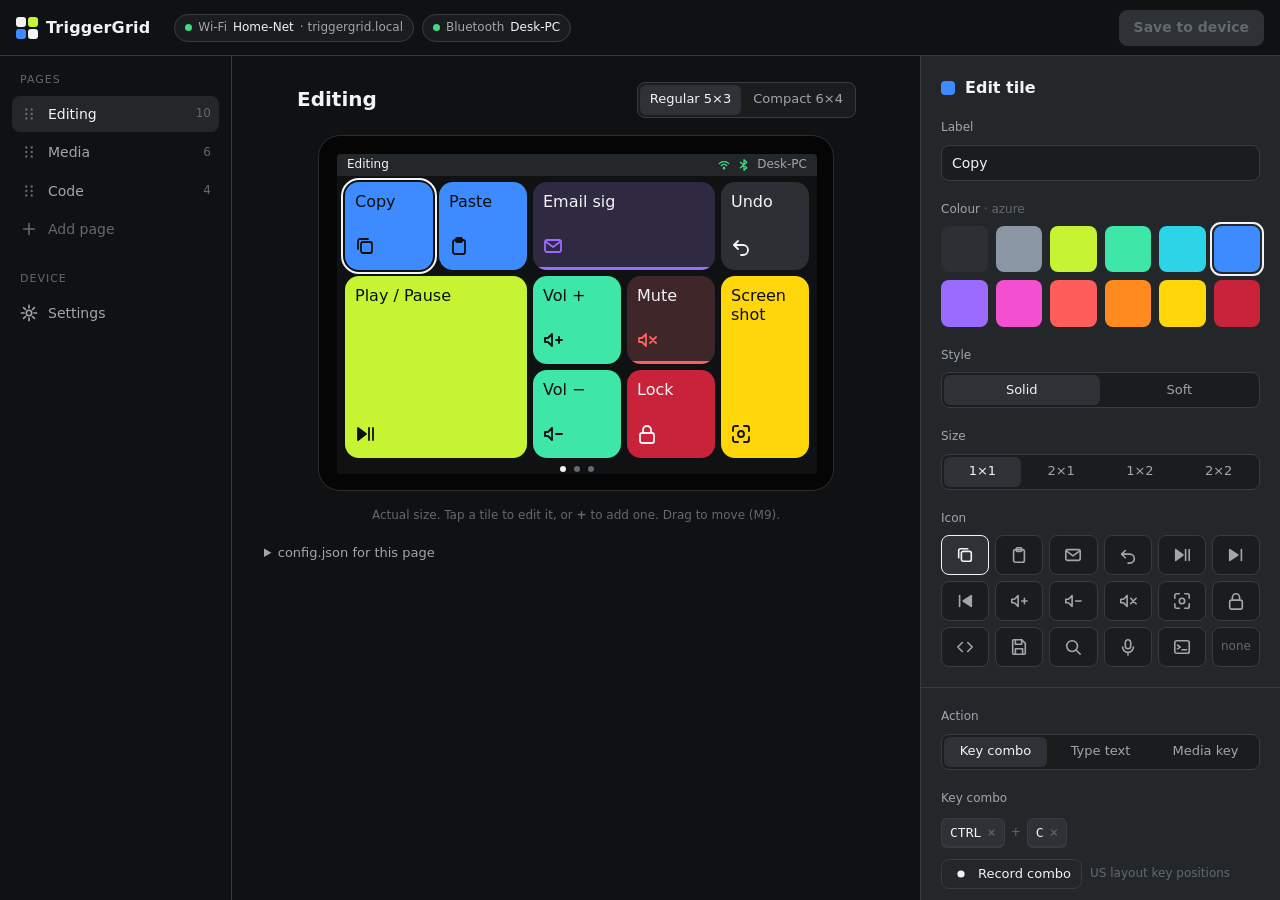
==== docs/mockups/web-config.html @ 1e57a339 "Add clickable web config page mockup docs/mockups/web-config.html is a self-contained mockup of the " ====
<!doctype html>
<html lang="en">
<head>
<meta charset="utf-8">
<meta name="viewport" content="width=device-width, initial-scale=1">
<title>TriggerGrid config — mockup</title>
<!--
  Design mockup of the device's web config page (roadmap M8/M9).
  Self-contained: no CDN, no build step — the same rules as the real page in data/.
  Data follows docs/config-schema.md; tokens and grid numbers follow docs/style-guide.md.
  Nothing talks to a device: Save / Try it / Wi-Fi actions only show a toast.
-->
<style>
:root {
  --bg: #101112; --surface-1: #1A1C1E; --surface-2: #24272A; --surface-3: #2E3236;
  --line: #383C41; --text: #F2F3F4; --text-muted: #A0A6AC; --text-faint: #62696F;
  --on-bright: #0E0F10; --ok: #3DDC84; --warn: #FFB224; --error: #FF4D4F; --link: #5AA9FF;
  --radius-tile: 14px; --radius-panel: 12px; --radius-control: 8px;
  --font: 'Space Grotesk', 'Segoe UI', system-ui, -apple-system, Helvetica, Arial, sans-serif;
  --mono: 'JetBrains Mono', ui-monospace, 'SF Mono', Consolas, 'DejaVu Sans Mono', monospace;
  color-scheme: dark;
}
* { box-sizing: border-box; }
html, body { margin: 0; height: 100%; }
body { background: var(--bg); color: var(--text); font: 400 14px/1.45 var(--font); }
button, input, select, textarea { font: inherit; color: inherit; }
svg.i { width: 18px; height: 18px; fill: none; stroke: currentColor; stroke-width: 1.8;
        stroke-linecap: round; stroke-linejoin: round; flex: none; }

/* ---------- app shell ---------- */
.app { display: grid; grid-template-rows: 56px 1fr; grid-template-columns: minmax(0, 1fr); height: 100vh; }
header { display: flex; align-items: center; gap: 16px; padding: 0 16px;
         border-bottom: 1px solid var(--line); background: var(--bg); }
.brand { display: flex; align-items: center; gap: 8px; font-weight: 600; font-size: 16px; letter-spacing: .2px; }
.brand-mark { width: 22px; height: 22px; display: grid; grid-template-columns: 1fr 1fr; gap: 2px; }
.brand-mark i { border-radius: 3px; background: var(--text); }
.brand-mark i:nth-child(2) { background: #C6F432; } .brand-mark i:nth-child(3) { background: #3D8BFF; }
.chips { display: flex; gap: 8px; margin-left: 8px; }
.chip { display: flex; align-items: center; gap: 6px; height: 28px; padding: 0 10px; border-radius: 999px;
        background: var(--surface-1); border: 1px solid var(--line); color: var(--text-muted); font-size: 12px; white-space: nowrap; }
.chip .dot { width: 7px; height: 7px; border-radius: 50%; background: var(--ok); }
.chip b { color: var(--text); font-weight: 500; }
.spacer { flex: 1; }
.dirty { display: none; align-items: center; gap: 6px; color: var(--warn); font-size: 13px; }
.dirty.on { display: flex; }
.dirty .dot { width: 7px; height: 7px; border-radius: 50%; background: var(--warn); }

.btn { height: 36px; padding: 0 14px; border-radius: var(--radius-control); border: 1px solid var(--line);
       background: transparent; cursor: pointer; display: inline-flex; align-items: center; gap: 8px; white-space: nowrap; }
.btn:hover { background: var(--surface-3); }
.btn.primary { background: var(--text); color: var(--on-bright); border-color: var(--text); font-weight: 600; }
.btn.primary:hover { background: #FFFFFF; }
.btn.primary:disabled { background: var(--surface-3); color: var(--text-faint); border-color: var(--surface-3); cursor: default; }
.btn.danger { color: var(--error); }
.btn.small { height: 30px; padding: 0 10px; font-size: 13px; }
.btn:focus-visible, .seg button:focus-visible, .swatch:focus-visible, .tile:focus-visible,
.nav-item:focus-visible, input:focus-visible, select:focus-visible, textarea:focus-visible {
  outline: 2px solid var(--text); outline-offset: 2px; }

main { display: grid; grid-template-columns: 232px 1fr 360px; min-height: 0; }
main.no-editor { grid-template-columns: 232px 1fr; }
main > * { min-width: 0; }   /* let the stage shrink so the preview can scale to fit */
main.no-editor .editor { display: none; }

/* ---------- sidebar ---------- */
.sidebar { border-right: 1px solid var(--line); padding: 16px 12px; overflow: auto; display: flex; flex-direction: column; gap: 24px; }
.side-title { font-size: 11px; text-transform: uppercase; letter-spacing: 1px; color: var(--text-faint); padding: 0 8px 8px; }
.nav-item { width: 100%; display: flex; align-items: center; gap: 10px; padding: 8px; border-radius: var(--radius-control);
            border: 0; background: transparent; color: var(--text-muted); cursor: pointer; text-align: left; }
.nav-item:hover { background: var(--surface-1); color: var(--text); }
.nav-item.active { background: var(--surface-2); color: var(--text); }
.nav-item .count { margin-left: auto; font-size: 12px; color: var(--text-faint); }
.nav-item .grip { color: var(--text-faint); }
.nav-item.add { color: var(--text-faint); }
.pages-list { display: flex; flex-direction: column; gap: 2px; }

/* ---------- centre stage ---------- */
.stage { overflow: auto; padding: 24px 32px 32px; display: flex; flex-direction: column; align-items: center; gap: 16px; }
.stage-head { width: 100%; max-width: 560px; display: flex; align-items: center; gap: 12px; }
.page-name { flex: 1; min-width: 0; font-size: 20px; font-weight: 600; background: transparent; border: 1px solid transparent;
             border-radius: var(--radius-control); padding: 4px 8px; margin-left: -8px; }
.page-name:hover { border-color: var(--line); }
.seg { display: inline-flex; background: var(--surface-1); border: 1px solid var(--line); border-radius: var(--radius-control); padding: 2px; gap: 2px; }
.seg button { border: 0; background: transparent; color: var(--text-muted); height: 30px; padding: 0 10px; border-radius: 6px; cursor: pointer; font-size: 13px; white-space: nowrap; }
.seg button.on { background: var(--surface-3); color: var(--text); }
.seg.full { display: flex; } .seg.full button { flex: 1; }

.device-wrap { width: 516px; }
.device { width: 516px; height: 356px; padding: 18px; background: #050506; border: 1px solid #2A2D30; border-radius: 22px; transform-origin: 0 0; }
.screen { position: relative; width: 480px; height: 320px; background: var(--bg); border-radius: 4px; overflow: hidden; }
.sbar { position: absolute; inset: 0 0 auto 0; height: 22px; background: var(--surface-2); display: flex; align-items: center;
        padding: 0 10px; font-size: 12px; font-weight: 500; gap: 6px; }
.sbar .host { color: var(--text-muted); font-weight: 400; }
.sbar svg.i { width: 14px; height: 14px; color: var(--ok); }
.cell { position: absolute; border-radius: var(--radius-tile); border: 1.5px dashed var(--line); background: transparent;
        color: var(--text-faint); display: grid; place-items: center; cursor: pointer; font-size: 20px; }
.cell:hover { border-color: var(--text-faint); color: var(--text-muted); }
.tile { position: absolute; border-radius: var(--radius-tile); border: 0; padding: 10px; text-align: left; cursor: pointer; overflow: hidden;
        display: flex; flex-direction: column; justify-content: space-between; font-size: 16px; font-weight: 500; line-height: 19px;
        transition: transform 80ms ease-out, filter 80ms ease-out; }
.tile:active { transform: scale(.96); filter: brightness(.8); }
.tile .label { display: -webkit-box; -webkit-line-clamp: 2; -webkit-box-orient: vertical; overflow: hidden; word-break: break-word; }
.tile svg.i { width: 20px; height: 20px; }
.tile.soft::after { content: ''; position: absolute; left: 0; right: 0; bottom: 0; height: 3px; background: var(--sw); }
.tile.sel { outline: 2px solid var(--text); outline-offset: 2px; }
.compact .tile { border-radius: 12px; font-size: 14px; line-height: 17px; padding: 8px; }
.compact .cell { border-radius: 12px; }
.compact .tile svg.i { width: 18px; height: 18px; }
.pdots { position: absolute; bottom: 2px; left: 0; right: 0; display: flex; justify-content: center; gap: 8px; }
.pdots i { width: 6px; height: 6px; border-radius: 50%; background: var(--text-faint); }
.pdots i.on { background: var(--text); }
.hint { color: var(--text-faint); font-size: 12px; text-align: center; }

/* ---------- editor sheet ---------- */
.editor { border-left: 1px solid var(--line); background: var(--surface-2); overflow: auto; padding: 20px 20px 32px; display: flex; flex-direction: column; gap: 20px; }
.editor > * { flex-shrink: 0; }
.editor h2 { margin: 0; font-size: 16px; font-weight: 600; display: flex; align-items: center; gap: 10px; }
.editor h2 .sw-dot { width: 14px; height: 14px; border-radius: 4px; }
.field { display: flex; flex-direction: column; gap: 8px; }
.field > label, .field > .lbl { font-size: 12px; color: var(--text-muted); }
.row { display: flex; gap: 8px; align-items: center; }
input[type=text], input[type=number], input[type=password], select, textarea {
  width: 100%; height: 36px; padding: 0 10px; background: var(--surface-1); border: 1px solid var(--line); border-radius: var(--radius-control); }
textarea { height: 88px; padding: 8px 10px; resize: vertical; font-family: var(--mono); font-size: 13px; }
.swatches { display: grid; grid-template-columns: repeat(6, 1fr); gap: 8px; }
.swatch { aspect-ratio: 1; border-radius: 8px; border: 0; cursor: pointer; position: relative; }
.swatch.on::after { content: ''; position: absolute; inset: -4px; border: 2px solid var(--text); border-radius: 11px; }
.swatch-name { font-size: 12px; color: var(--text-faint); }
.icons { display: grid; grid-template-columns: repeat(6, 1fr); gap: 6px; }
.icons button { height: 40px; border-radius: var(--radius-control); border: 1px solid var(--line); background: var(--surface-1); color: var(--text-muted); cursor: pointer; display: grid; place-items: center; }
.icons button.on { border-color: var(--text); color: var(--text); background: var(--surface-3); }
.keys { display: flex; flex-wrap: wrap; gap: 6px; align-items: center; min-height: 36px; }
.keycap { font: 500 13px var(--mono); height: 30px; min-width: 30px; padding: 0 8px; display: inline-flex; align-items: center; justify-content: center; gap: 6px;
          background: var(--surface-3); border: 1px solid var(--line); border-bottom-width: 2px; border-radius: 6px; }
.keycap button { border: 0; background: none; color: var(--text-faint); cursor: pointer; padding: 0; font-size: 14px; line-height: 1; }
.keys .plus { color: var(--text-faint); font-size: 12px; }
.recording { border-color: var(--warn) !important; color: var(--warn); }
.err { color: var(--error); font-size: 12px; }
.note { color: var(--text-faint); font-size: 12px; }
.divider { height: 1px; background: var(--line); margin: 0 -20px; }
.editor-actions { display: flex; gap: 8px; }
.editor-actions .btn.danger { margin-left: auto; }

/* ---------- device settings view ---------- */
.cards { width: 100%; max-width: 760px; display: grid; grid-template-columns: 1fr 1fr; gap: 16px; }
.card { background: var(--surface-1); border: 1px solid var(--line); border-radius: var(--radius-panel); padding: 16px; display: flex; flex-direction: column; gap: 14px; }
.card h3 { margin: 0; font-size: 14px; font-weight: 600; display: flex; align-items: center; gap: 8px; }
.card h3 .state { margin-left: auto; font-size: 12px; font-weight: 500; display: flex; align-items: center; gap: 6px; }
.card h3 .state::before { content: ''; width: 7px; height: 7px; border-radius: 50%; background: currentColor; }
.kv { display: grid; grid-template-columns: auto 1fr; gap: 6px 16px; font-size: 13px; }
.kv dt { color: var(--text-muted); } .kv dd { margin: 0; font-family: var(--mono); font-size: 12px; text-align: right; }
input[type=range] { width: 100%; accent-color: var(--text); }
.json { width: 100%; max-width: 760px; }
.json pre { margin: 0; max-height: 280px; overflow: auto; background: var(--surface-1); border: 1px solid var(--line); border-radius: var(--radius-panel);
            padding: 12px 16px; font: 12px/1.5 var(--mono); color: var(--text-muted); }
details summary { cursor: pointer; color: var(--text-muted); font-size: 13px; padding: 4px 0; }

/* ---------- toast ---------- */
.toast { position: fixed; left: 50%; bottom: 24px; transform: translate(-50%, 20px); opacity: 0; pointer-events: none;
         background: var(--surface-3); border: 1px solid var(--line); border-radius: var(--radius-control); padding: 10px 14px;
         display: flex; align-items: center; gap: 8px; transition: all 160ms ease-out; z-index: 10; }
.toast.on { opacity: 1; transform: translate(-50%, 0); }
.toast .dot { width: 8px; height: 8px; border-radius: 50%; background: var(--ok); }

/* ---------- phone ---------- */
@media (max-width: 860px) {
  .app { grid-template-rows: auto 1fr; height: auto; min-height: 100vh; }
  header { flex-wrap: wrap; padding: 10px 16px; gap: 10px; }
  .chips { order: 3; flex: 1 1 100%; min-width: 0; margin: 0; overflow-x: auto; }
  main, main.no-editor { grid-template-columns: minmax(0, 1fr); align-content: start; }
  .sidebar { border-right: 0; border-bottom: 1px solid var(--line); flex-direction: row; align-items: center; overflow-x: auto; padding: 8px 16px; gap: 8px; }
  .stage-head { flex-wrap: wrap; }
  .side-title { display: none; }
  .pages-list { flex-direction: row; }
  .nav-item { width: auto; white-space: nowrap; }
  .nav-item .count, .nav-item .grip { display: none; }
  .stage { padding: 16px; }
  .editor { border-left: 0; border-top: 1px solid var(--line); border-radius: 16px 16px 0 0; padding: 16px 16px 32px; }
  .editor::before { content: ''; align-self: center; width: 36px; height: 4px; border-radius: 2px; background: var(--line); margin-bottom: -8px; }
  .divider { margin: 0 -16px; }
  .cards { grid-template-columns: 1fr; }
}
</style>
</head>
<body>
<div class="app">
  <header>
    <div class="brand"><span class="brand-mark"><i></i><i></i><i></i><i></i></span>TriggerGrid</div>
    <div class="chips">
      <span class="chip"><span class="dot"></span>Wi-Fi <b>Home-Net</b> · triggergrid.local</span>
      <span class="chip"><span class="dot"></span>Bluetooth <b>Desk-PC</b></span>
    </div>
    <div class="spacer"></div>
    <span class="dirty" id="dirty"><span class="dot"></span>Unsaved changes</span>
    <button class="btn primary" id="save" disabled>Save to device</button>
  </header>

  <main id="main">
    <nav class="sidebar">
      <div>
        <div class="side-title">Pages</div>
        <div class="pages-list" id="pages"></div>
      </div>
      <div>
        <div class="side-title">Device</div>
        <button class="nav-item" data-view="device"><svg class="i" viewBox="0 0 20 20"><circle cx="10" cy="10" r="3"/><path d="M10 1.5v3M10 15.5v3M1.5 10h3M15.5 10h3M4 4l2.1 2.1M13.9 13.9 16 16M4 16l2.1-2.1M13.9 6.1 16 4"/></svg>Settings</button>
      </div>
    </nav>

    <section class="stage" id="stage"></section>
    <aside class="editor" id="editor"></aside>
  </main>
</div>
<div class="toast" id="toast"><span class="dot"></span><span id="toast-msg"></span></div>

<script>
// ---- style-guide data -------------------------------------------------------
const SWATCHES = {
  graphite: ['#2C3034', 'var(--text)'],  steel:  ['#8A96A3', 'var(--on-bright)'],
  volt:     ['#C6F432', 'var(--on-bright)'], mint: ['#3EE6A8', 'var(--on-bright)'],
  aqua:     ['#2BD4E6', 'var(--on-bright)'], azure: ['#3D8BFF', 'var(--on-bright)'],
  violet:   ['#9B6BFF', 'var(--on-bright)'], magenta: ['#F24FD1', 'var(--on-bright)'],
  coral:    ['#FF5C5C', 'var(--on-bright)'], tangerine: ['#FF8A1F', 'var(--on-bright)'],
  sun:      ['#FFD60A', 'var(--on-bright)'], crimson: ['#C8233B', 'var(--text)'],
};
// Grid geometry per density (style guide, "Grid densities").
const GRID = {
  regular: { cols: 5, rows: 3, w: 88, h: 88, gap: 6, padX: 8, padY: 6 },
  compact: { cols: 6, rows: 4, w: 73, h: 64, gap: 6, padX: 6, padY: 7 },
};
const STATUS_H = 22;
const ICONS = {
  copy: '<rect x="6" y="6" width="11" height="11" rx="2"/><path d="M3 13V5a2 2 0 0 1 2-2h8"/>',
  paste: '<rect x="4" y="4" width="12" height="14" rx="2"/><rect x="7" y="2" width="6" height="4" rx="1"/>',
  mail: '<rect x="2" y="4" width="16" height="12" rx="2"/><path d="M2.5 5.5 10 11l7.5-5.5"/>',
  undo: '<path d="M7 5 3 9l4 4"/><path d="M3 9h9a5 5 0 0 1 0 10h-2"/>',
  playpause: '<path d="M3 4v12l8-6z" fill="currentColor"/><path d="M14 4v12M18 4v12"/>',
  next: '<path d="M3 4v12l9-6z" fill="currentColor"/><path d="M16 4v12"/>',
  prev: '<path d="M17 4v12L8 10z" fill="currentColor"/><path d="M4 4v12"/>',
  volup: '<path d="M2 8h3l4-4v12l-4-4H2z"/><path d="M13 10h6M16 7v6"/>',
  voldown: '<path d="M2 8h3l4-4v12l-4-4H2z"/><path d="M13 10h6"/>',
  mute: '<path d="M2 8h3l4-4v12l-4-4H2z"/><path d="m13 7 6 6M19 7l-6 6"/>',
  shot: '<path d="M2 7V4a2 2 0 0 1 2-2h3M13 2h3a2 2 0 0 1 2 2v3M18 13v3a2 2 0 0 1-2 2h-3M7 18H4a2 2 0 0 1-2-2v-3"/><circle cx="10" cy="10" r="3"/>',
  lock: '<rect x="3" y="9" width="14" height="10" rx="2"/><path d="M6 9V6a4 4 0 0 1 8 0v3"/>',
  code: '<path d="m7 5-5 5 5 5M13 5l5 5-5 5"/>',
  save: '<path d="M4 2h9l4 4v11a1 1 0 0 1-1 1H4a1 1 0 0 1-1-1V3a1 1 0 0 1 1-1z"/><path d="M6 2v5h7V2M6 18v-6h8v6"/>',
  search: '<circle cx="9" cy="9" r="6"/><path d="m13.5 13.5 4.5 4.5"/>',
  mic: '<rect x="7" y="2" width="6" height="10" rx="3"/><path d="M4 10a6 6 0 0 0 12 0M10 16v3"/>',
  terminal: '<rect x="2" y="3" width="16" height="14" rx="2"/><path d="m5 8 3 2-3 2M10 13h5"/>',
  none: '',
};
const MEDIA_KEYS = ['PLAY_PAUSE','NEXT_TRACK','PREV_TRACK','STOP','MUTE','VOLUME_UP','VOLUME_DOWN','BRIGHTNESS_UP','BRIGHTNESS_DOWN'];
const svg = (name, cls = 'i') => `<svg class="${cls}" viewBox="0 0 20 20">${ICONS[name] || ''}</svg>`;

// ---- config (docs/config-schema.md, version 1) -----------------------------
const config = {
  version: 1,
  settings: { deviceName: 'TriggerGrid', density: 'regular', brightness: 180, dimAfterSec: 120 },
  pages: [
    { id: 'edit', name: 'Editing', tiles: [
      { id: 'copy',  x: 0, y: 0, w: 1, h: 1, label: 'Copy',  icon: 'copy',  color: 'azure', style: 'solid', action: { type: 'keys', keys: ['CTRL', 'C'] } },
      { id: 'paste', x: 1, y: 0, w: 1, h: 1, label: 'Paste', icon: 'paste', color: 'azure', style: 'solid', action: { type: 'keys', keys: ['CTRL', 'V'] } },
      { id: 'sig',   x: 2, y: 0, w: 2, h: 1, label: 'Email sig', icon: 'mail', color: 'violet', style: 'soft', action: { type: 'text', text: 'Cheers,\nAlex', charDelayMs: 10 } },
      { id: 'undo',  x: 4, y: 0, w: 1, h: 1, label: 'Undo',  icon: 'undo',  color: 'graphite', style: 'solid', action: { type: 'keys', keys: ['CTRL', 'Z'] } },
      { id: 'play',  x: 0, y: 1, w: 2, h: 2, label: 'Play / Pause', icon: 'playpause', color: 'volt', style: 'solid', action: { type: 'media', key: 'PLAY_PAUSE' } },
      { id: 'volup', x: 2, y: 1, w: 1, h: 1, label: 'Vol +', icon: 'volup', color: 'mint', style: 'solid', action: { type: 'media', key: 'VOLUME_UP' } },
      { id: 'mute',  x: 3, y: 1, w: 1, h: 1, label: 'Mute',  icon: 'mute',  color: 'coral', style: 'soft', action: { type: 'media', key: 'MUTE' } },
      { id: 'shot',  x: 4, y: 1, w: 1, h: 2, label: 'Screen shot', icon: 'shot', color: 'sun', style: 'solid', action: { type: 'keys', keys: ['GUI', 'SHIFT', 'S'] } },
      { id: 'voldn', x: 2, y: 2, w: 1, h: 1, label: 'Vol −', icon: 'voldown', color: 'mint', style: 'solid', action: { type: 'media', key: 'VOLUME_DOWN' } },
      { id: 'lock',  x: 3, y: 2, w: 1, h: 1, label: 'Lock',  icon: 'lock',  color: 'crimson', style: 'solid', action: { type: 'keys', keys: ['GUI', 'L'] } },
    ]},
    { id: 'media', name: 'Media', tiles: [
      { id: 'prev', x: 0, y: 0, w: 1, h: 1, label: 'Prev', icon: 'prev', color: 'aqua', style: 'soft', action: { type: 'media', key: 'PREV_TRACK' } },
      { id: 'pp',   x: 1, y: 0, w: 2, h: 2, label: 'Play / Pause', icon: 'playpause', color: 'magenta', style: 'solid', action: { type: 'media', key: 'PLAY_PAUSE' } },
      { id: 'next', x: 3, y: 0, w: 1, h: 1, label: 'Next', icon: 'next', color: 'aqua', style: 'soft', action: { type: 'media', key: 'NEXT_TRACK' } },
      { id: 'mic',  x: 4, y: 0, w: 1, h: 1, label: 'Mic mute', icon: 'mic', color: 'coral', style: 'solid', action: { type: 'keys', keys: ['CTRL', 'SHIFT', 'M'] } },
      { id: 'vdn',  x: 0, y: 1, w: 1, h: 1, label: 'Vol −', icon: 'voldown', color: 'graphite', style: 'solid', action: { type: 'media', key: 'VOLUME_DOWN' } },
      { id: 'vup',  x: 3, y: 1, w: 1, h: 1, label: 'Vol +', icon: 'volup', color: 'graphite', style: 'solid', action: { type: 'media', key: 'VOLUME_UP' } },
    ]},
    { id: 'code', name: 'Code', tiles: [
      { id: 'term',  x: 0, y: 0, w: 2, h: 1, label: 'Terminal', icon: 'terminal', color: 'steel', style: 'solid', action: { type: 'keys', keys: ['CTRL', 'GRAVE'] } },
      { id: 'find',  x: 2, y: 0, w: 1, h: 1, label: 'Find', icon: 'search', color: 'tangerine', style: 'soft', action: { type: 'keys', keys: ['CTRL', 'SHIFT', 'F'] } },
      { id: 'build', x: 3, y: 0, w: 2, h: 1, label: 'PIO build', icon: 'code', color: 'volt', style: 'solid', action: { type: 'keys', keys: ['CTRL', 'ALT', 'B'] } },
      { id: 'save',  x: 0, y: 1, w: 1, h: 1, label: 'Save', icon: 'save', color: 'violet', style: 'solid', action: { type: 'keys', keys: ['CTRL', 'S'] } },
    ]},
  ],
};

// ---- state ------------------------------------------------------------------
const state = { view: location.hash === '#settings' ? 'device' : 'layout', page: 0, tile: 'copy', recording: false, dirty: false };
const $ = (id) => document.getElementById(id);
const page = () => config.pages[state.page];
const tile = () => page().tiles.find(t => t.id === state.tile);
const esc = (s) => String(s).replace(/[&<>"]/g, c => ({ '&': '&amp;', '<': '&lt;', '>': '&gt;', '"': '&quot;' }[c]));

function markDirty() { state.dirty = true; $('dirty').classList.add('on'); $('save').disabled = false; }
let toastTimer;
function toast(msg, color = 'var(--ok)') {
  $('toast-msg').textContent = msg; $('toast').querySelector('.dot').style.background = color;
  $('toast').classList.add('on'); clearTimeout(toastTimer);
  toastTimer = setTimeout(() => $('toast').classList.remove('on'), 2200);
}

// Grid rules from config-schema.md: fits inside the grid, no overlaps.
function fitError(t, pg = page()) {
  const g = GRID[config.settings.density];
  if (t.x + t.w > g.cols || t.y + t.h > g.rows) return `Doesn't fit: the ${config.settings.density} grid is ${g.cols}×${g.rows}.`;
  const hit = pg.tiles.find(o => o !== t && t.x < o.x + o.w && o.x < t.x + t.w && t.y < o.y + o.h && o.y < t.y + t.h);
  return hit ? `Overlaps “${hit.label}”. Move one of them first.` : '';
}

// ---- sidebar ---------------------------------------------------------------
function renderSidebar() {
  $('pages').innerHTML = config.pages.map((p, i) => `
    <button class="nav-item ${state.view === 'layout' && i === state.page ? 'active' : ''}" data-page="${i}">
      <svg class="i grip" viewBox="0 0 20 20"><path d="M7 5h.01M7 10h.01M7 15h.01M13 5h.01M13 10h.01M13 15h.01" stroke-width="2.6"/></svg>
      ${esc(p.name)}<span class="count">${p.tiles.length}</span></button>`).join('') +
    `<button class="nav-item add" id="add-page"><svg class="i" viewBox="0 0 20 20"><path d="M10 4v12M4 10h12"/></svg>Add page</button>`;
  document.querySelector('[data-view="device"]').classList.toggle('active', state.view === 'device');
}

// ---- preview ---------------------------------------------------------------
function tileRect(t, g) {
  return { left: g.padX + t.x * (g.w + g.gap), top: STATUS_H + g.padY + t.y * (g.h + g.gap),
           width: t.w * g.w + (t.w - 1) * g.gap, height: t.h * g.h + (t.h - 1) * g.gap };
}
function px(r) { return Object.entries(r).map(([k, v]) => `${k}:${v}px`).join(';'); }

function renderPreview() {
  const g = GRID[config.settings.density], pg = page();
  const used = new Set();
  pg.tiles.forEach(t => { for (let x = t.x; x < t.x + t.w; x++) for (let y = t.y; y < t.y + t.h; y++) used.add(x + ',' + y); });
  let cells = '';
  for (let y = 0; y < g.rows; y++) for (let x = 0; x < g.cols; x++)
    if (!used.has(x + ',' + y)) cells += `<button class="cell" data-cell="${x},${y}" title="Add tile" style="${px(tileRect({ x, y, w: 1, h: 1 }, g))}">+</button>`;
  const tiles = pg.tiles.map(t => {
    const [sw, on] = SWATCHES[t.color] || SWATCHES.graphite;
    const soft = t.style === 'soft';
    const bg = soft ? `color-mix(in srgb, ${sw} 16%, var(--surface-1))` : sw;
    const fg = soft ? 'var(--text)' : on, ic = soft ? sw : on;
    const small = config.settings.density === 'compact' && t.w === 1 && t.h === 1 && t.icon && t.icon !== 'none';
    return `<button class="tile ${soft ? 'soft' : ''} ${t.id === state.tile ? 'sel' : ''}" data-tile="${t.id}"
      style="${px(tileRect(t, g))};background:${bg};color:${fg};--sw:${sw}">
      ${small ? '<span></span>' : `<span class="label">${esc(t.label)}</span>`}
      <span style="color:${ic}">${svg(t.icon)}</span></button>`;
  }).join('');
  return `
    <div class="device-wrap" id="device-wrap"><div class="device" id="device">
      <div class="screen ${config.settings.density}">
        <div class="sbar"><span>${esc(pg.name)}</span><span class="spacer"></span>
          <svg class="i" viewBox="0 0 20 20"><path d="M3 8a10 10 0 0 1 14 0M6 11a6 6 0 0 1 8 0"/><circle cx="10" cy="14.5" r="1" fill="currentColor"/></svg>
          <svg class="i" viewBox="0 0 20 20"><path d="m5 6 9 8-4 3.5v-15L14 6l-9 8"/></svg>
          <span class="host">Desk-PC</span></div>
        ${cells}${tiles}
        ${config.pages.length > 1 ? `<div class="pdots">${config.pages.map((_, i) => `<i class="${i === state.page ? 'on' : ''}"></i>`).join('')}</div>` : ''}
      </div></div></div>`;
}

// Scale the 1:1 device preview down only when the stage is narrower than it.
function fitDevice() {
  const wrap = $('device-wrap'), dev = $('device');
  if (!wrap) return;
  const s = Math.min(1, wrap.parentElement.clientWidth / 516);
  dev.style.transform = `scale(${s})`;
  const note = $('scale-note'); if (note) note.textContent = s < 1 ? `Scaled to ${Math.round(s * 100)}%.` : 'Actual size.'; wrap.style.width = 516 * s + 'px'; wrap.style.height = 356 * s + 'px';
}

// ---- layout view -----------------------------------------------------------
function renderLayout() {
  const d = config.settings.density;
  $('stage').innerHTML = `
    <div class="stage-head">
      <input class="page-name" id="page-name" value="${esc(page().name)}" maxlength="20" aria-label="Page name">
      <div class="seg" role="group" aria-label="Grid density">
        <button data-density="regular" class="${d === 'regular' ? 'on' : ''}">Regular 5×3</button>
        <button data-density="compact" class="${d === 'compact' ? 'on' : ''}">Compact 6×4</button>
      </div>
    </div>
    ${renderPreview()}
    <div class="hint"><span id="scale-note">Actual size.</span> Tap a tile to edit it, or <b>+</b> to add one. Drag to move (M9).</div>
    <details class="json"><summary>config.json for this page</summary><pre>${esc(JSON.stringify(page(), null, 2))}</pre></details>`;
  fitDevice();
}

function renderEditor() {
  const t = tile();
  if (!t) {
    $('editor').innerHTML = `<h2>No tile selected</h2><p class="note">Tap a tile in the preview to edit it, or tap an empty <b>+</b> cell to add a tile there.</p>`;
    return;
  }
  const a = t.action, err = fitError(t);
  const actionFields = {
    keys: `
      <div class="field"><span class="lbl">Key combo</span>
        <div class="keys">${a.keys.map((k, i) => `${i ? '<span class="plus">+</span>' : ''}<span class="keycap">${esc(k)}<button data-delkey="${i}" aria-label="Remove ${esc(k)}">×</button></span>`).join('')}</div>
        <div class="row"><button class="btn small ${state.recording ? 'recording' : ''}" id="record">
          <svg class="i" viewBox="0 0 20 20"><circle cx="10" cy="10" r="4" fill="currentColor" stroke="none"/></svg>
          ${state.recording ? 'Press a key combo…' : 'Record combo'}</button>
          <span class="note">US layout key positions</span></div></div>`,
    text: `
      <div class="field"><label for="f-text">Text to type</label>
        <textarea id="f-text" maxlength="1024">${esc(a.text || '')}</textarea>
        <span class="note">${(a.text || '').length} / 1024 · printable ASCII, Enter and Tab</span></div>
      <div class="field"><label for="f-delay">Delay between characters (ms)</label>
        <input type="number" id="f-delay" min="5" max="100" value="${a.charDelayMs ?? 10}"></div>`,
    media: `
      <div class="field"><label for="f-media">Media key</label>
        <select id="f-media">${MEDIA_KEYS.map(k => `<option ${k === a.key ? 'selected' : ''}>${k}</option>`).join('')}</select></div>`,
  }[a.type];

  $('editor').innerHTML = `
    <h2><span class="sw-dot" style="background:${SWATCHES[t.color][0]}"></span>Edit tile</h2>
    <div class="field"><label for="f-label">Label</label>
      <input type="text" id="f-label" maxlength="24" value="${esc(t.label)}"></div>
    <div class="field"><span class="lbl">Colour <span class="swatch-name">· ${t.color}</span></span>
      <div class="swatches">${Object.entries(SWATCHES).map(([n, [c]]) =>
        `<button class="swatch ${n === t.color ? 'on' : ''}" data-color="${n}" title="${n}" aria-label="${n}" style="background:${c}"></button>`).join('')}</div></div>
    <div class="field"><span class="lbl">Style</span>
      <div class="seg full"><button data-style="solid" class="${t.style !== 'soft' ? 'on' : ''}">Solid</button><button data-style="soft" class="${t.style === 'soft' ? 'on' : ''}">Soft</button></div></div>
    <div class="field"><span class="lbl">Size</span>
      <div class="seg full">${[[1,1],[2,1],[1,2],[2,2]].map(([w,h]) => `<button data-size="${w},${h}" class="${t.w === w && t.h === h ? 'on' : ''}">${w}×${h}</button>`).join('')}</div>
      ${err ? `<span class="err">${esc(err)}</span>` : ''}</div>
    <div class="field"><span class="lbl">Icon</span>
      <div class="icons">${Object.keys(ICONS).map(n => `<button data-icon="${n}" class="${(t.icon || 'none') === n ? 'on' : ''}" title="${n}">${n === 'none' ? '<span class="note">none</span>' : svg(n)}</button>`).join('')}</div></div>
    <div class="divider"></div>
    <div class="field"><span class="lbl">Action</span>
      <div class="seg full">${['keys', 'text', 'media'].map(k => `<button data-atype="${k}" class="${a.type === k ? 'on' : ''}">${{ keys: 'Key combo', text: 'Type text', media: 'Media key' }[k]}</button>`).join('')}</div></div>
    ${actionFields}
    <div class="editor-actions">
      <button class="btn" id="try"><svg class="i" viewBox="0 0 20 20"><path d="M5 3v14l11-7z"/></svg>Try it</button>
      <button class="btn danger" id="delete">Delete tile</button>
    </div>`;
}

// ---- device settings view -------------------------------------------------
function renderDevice() {
  const s = config.settings;
  $('stage').innerHTML = `
    <div class="stage-head" style="max-width:760px"><h1 class="page-name" style="border:0;margin:0;padding:0">Device settings</h1></div>
    <div class="cards">
      <div class="card"><h3>Display</h3>
        <div class="field"><span class="lbl">Grid density</span>
          <div class="seg full"><button data-density="regular" class="${s.density === 'regular' ? 'on' : ''}">Regular 5×3</button><button data-density="compact" class="${s.density === 'compact' ? 'on' : ''}">Compact 6×4</button></div></div>
        <div class="field"><label for="f-bright">Brightness <span class="swatch-name">· ${s.brightness}</span></label>
          <input type="range" id="f-bright" min="10" max="255" value="${s.brightness}"></div>
        <div class="field"><label for="f-dim">Dim after</label>
          <select id="f-dim">${[[0,'Never'],[30,'30 seconds'],[60,'1 minute'],[120,'2 minutes'],[300,'5 minutes']].map(([v,l]) => `<option value="${v}" ${v === s.dimAfterSec ? 'selected' : ''}>${l}</option>`).join('')}</select></div>
      </div>
      <div class="card"><h3>Wi-Fi<span class="state" style="color:var(--ok)">Connected</span></h3>
        <dl class="kv"><dt>Network</dt><dd>Home-Net</dd><dt>Address</dt><dd>triggergrid.local</dd><dt>IP</dt><dd>192.168.1.42</dd><dt>Signal</dt><dd>−58 dBm</dd></dl>
        <div class="row"><button class="btn small" data-toast="Scanning for networks…">Change network</button><button class="btn small" data-toast="Setup hotspot will start on reboot">Use setup hotspot</button></div>
        <span class="note">The setup hotspot is TriggerGrid-7F3A. Its password and QR code are in the device menu on the pad.</span>
      </div>
      <div class="card"><h3>Bluetooth<span class="state" style="color:var(--ok)">Connected</span></h3>
        <dl class="kv"><dt>Name</dt><dd>${esc(s.deviceName)}</dd><dt>Paired with</dt><dd>Desk-PC</dd></dl>
        <div class="field"><label for="f-name">Device name</label><input type="text" id="f-name" maxlength="24" value="${esc(s.deviceName)}"></div>
        <div class="row"><button class="btn small danger" data-toast="Bluetooth pairing cleared" data-color="var(--warn)">Forget paired computer</button></div>
      </div>
      <div class="card"><h3>Security<span class="state" style="color:var(--warn)">No PIN</span></h3>
        <span class="note">Anyone on your network can change what this pad types. Set a PIN to protect the settings page.</span>
        <div class="field"><label for="f-pin">Web PIN</label><input type="password" id="f-pin" inputmode="numeric" placeholder="4–8 digits"></div>
        <div class="row"><button class="btn small" data-toast="PIN set">Set PIN</button></div>
      </div>
      <div class="card"><h3>Backup</h3>
        <span class="note">The layout file holds pages, tiles and settings. Wi-Fi passwords and the PIN are never included.</span>
        <div class="row"><button class="btn small" data-toast="Downloaded config.json">Export config.json</button><button class="btn small" data-toast="Choose a file…">Import</button></div>
      </div>
      <div class="card"><h3>About</h3>
        <dl class="kv"><dt>Firmware</dt><dd>0.1.0 (M8)</dd><dt>Uptime</dt><dd>3 h 12 m</dd><dt>Free heap</dt><dd>142 KB</dd><dt>Free PSRAM</dt><dd>7.2 MB</dd></dl>
        <div class="row"><button class="btn small" data-toast="Rebooting…" data-color="var(--warn)">Reboot</button><button class="btn small" data-toast="Checking for firmware…">Update firmware</button></div>
      </div>
    </div>`;
}

function render() {
  renderSidebar();
  $('main').classList.toggle('no-editor', state.view !== 'layout');
  if (state.view === 'layout') { renderLayout(); renderEditor(); } else renderDevice();
}

// ---- events ----------------------------------------------------------------
document.addEventListener('click', (e) => {
  const el = e.target.closest('button'); if (!el) return;
  const d = el.dataset, t = tile();
  if (d.page) { state.view = 'layout'; state.page = +d.page; state.tile = page().tiles[0]?.id; state.recording = false; return render(); }
  if (d.view) { state.view = d.view; return render(); }
  if (el.id === 'add-page') { config.pages.push({ id: 'page' + config.pages.length, name: 'New page', tiles: [] }); state.view = 'layout'; state.page = config.pages.length - 1; state.tile = null; markDirty(); return render(); }
  if (d.tile) { state.tile = d.tile; state.recording = false; return render(); }
  if (d.cell) {
    const [x, y] = d.cell.split(',').map(Number), id = 't' + Date.now().toString(36);
    page().tiles.push({ id, x, y, w: 1, h: 1, label: 'New', icon: 'none', color: 'graphite', style: 'solid', action: { type: 'keys', keys: ['F13'] } });
    state.tile = id; markDirty(); return render();
  }
  if (d.density) { config.settings.density = d.density; markDirty(); return render(); }
  if (d.color) { t.color = d.color; markDirty(); return render(); }
  if (d.style) { t.style = d.style; markDirty(); return render(); }
  if (d.icon) { t.icon = d.icon; markDirty(); return render(); }
  if (d.size) { [t.w, t.h] = d.size.split(',').map(Number); markDirty(); return render(); }
  if (d.atype && d.atype !== t.action.type) {
    t.action = { keys: { type: 'keys', keys: ['F13'] }, text: { type: 'text', text: '', charDelayMs: 10 }, media: { type: 'media', key: 'PLAY_PAUSE' } }[d.atype];
    markDirty(); return render();
  }
  if (d.delkey) { t.action.keys.splice(+d.delkey, 1); markDirty(); return render(); }
  if (el.id === 'record') { state.recording = !state.recording; return renderEditor(); }
  if (el.id === 'try') return toast(`Sent “${t.label}” to Desk-PC`);
  if (el.id === 'delete') { page().tiles = page().tiles.filter(o => o !== t); state.tile = null; markDirty(); return render(); }
  if (el.id === 'save') {
    const bad = config.pages.flatMap(p => p.tiles.filter(x => fitError(x, p)).map(x => `${p.name}: ${x.label}`));
    if (bad.length) return toast(`Can't save: ${bad[0]} doesn't fit`, 'var(--error)');
    state.dirty = false; $('dirty').classList.remove('on'); $('save').disabled = true; return toast('Saved. The pad has updated.');
  }
  if (d.toast) return toast(d.toast, d.color);
});

document.addEventListener('input', (e) => {
  const t = tile(), v = e.target.value;
  switch (e.target.id) {
    case 'f-label': t.label = v; break;
    case 'f-text': t.action.text = v; break;
    case 'f-delay': t.action.charDelayMs = +v; break;
    case 'f-media': t.action.key = v; break;
    case 'page-name': page().name = v; break;
    case 'f-bright': config.settings.brightness = +v; e.target.previousElementSibling.querySelector('.swatch-name').textContent = '· ' + v; markDirty(); return;
    case 'f-dim': config.settings.dimAfterSec = +v; markDirty(); return;
    case 'f-name': config.settings.deviceName = v; markDirty(); return;
    default: return;
  }
  markDirty();
  // Update the preview without re-rendering the field being typed in.
  renderSidebar();
  const stage = $('stage').querySelector('.device-wrap');
  if (stage) { stage.outerHTML = renderPreview(); fitDevice(); }
  const pre = $('stage').querySelector('pre'); if (pre) pre.textContent = JSON.stringify(page(), null, 2);
});

// "Record combo": capture modifiers + one key and map to config-schema key names.
const CODE_NAMES = { Enter: 'ENTER', Escape: 'ESC', Tab: 'TAB', Space: 'SPACE', Backspace: 'BACKSPACE', Delete: 'DELETE',
  Insert: 'INSERT', Home: 'HOME', End: 'END', PageUp: 'PAGE_UP', PageDown: 'PAGE_DOWN', ArrowUp: 'UP', ArrowDown: 'DOWN',
  ArrowLeft: 'LEFT', ArrowRight: 'RIGHT', Minus: 'MINUS', Equal: 'EQUAL', BracketLeft: 'LBRACKET', BracketRight: 'RBRACKET',
  Backslash: 'BACKSLASH', Semicolon: 'SEMICOLON', Quote: 'QUOTE', Backquote: 'GRAVE', Comma: 'COMMA', Period: 'PERIOD', Slash: 'SLASH',
  PrintScreen: 'PRINT_SCREEN', CapsLock: 'CAPS_LOCK' };
document.addEventListener('keydown', (e) => {
  if (!state.recording) return;
  if (['Control', 'Shift', 'Alt', 'Meta'].includes(e.key)) return;   // wait for the non-modifier key
  e.preventDefault();
  const name = /^Key[A-Z]$/.test(e.code) ? e.code.slice(3) : /^Digit\d$/.test(e.code) ? e.code.slice(5)
             : /^F\d{1,2}$/.test(e.code) ? e.code : CODE_NAMES[e.code];
  if (!name) return toast(`${e.code} isn't supported`, 'var(--error)');
  const keys = [];
  if (e.ctrlKey) keys.push('CTRL'); if (e.shiftKey) keys.push('SHIFT'); if (e.altKey) keys.push('ALT'); if (e.metaKey) keys.push('GUI');
  tile().action.keys = [...keys, name]; state.recording = false; markDirty(); render();
});

window.addEventListener('resize', fitDevice);
render();
</script>
</body>
</html>
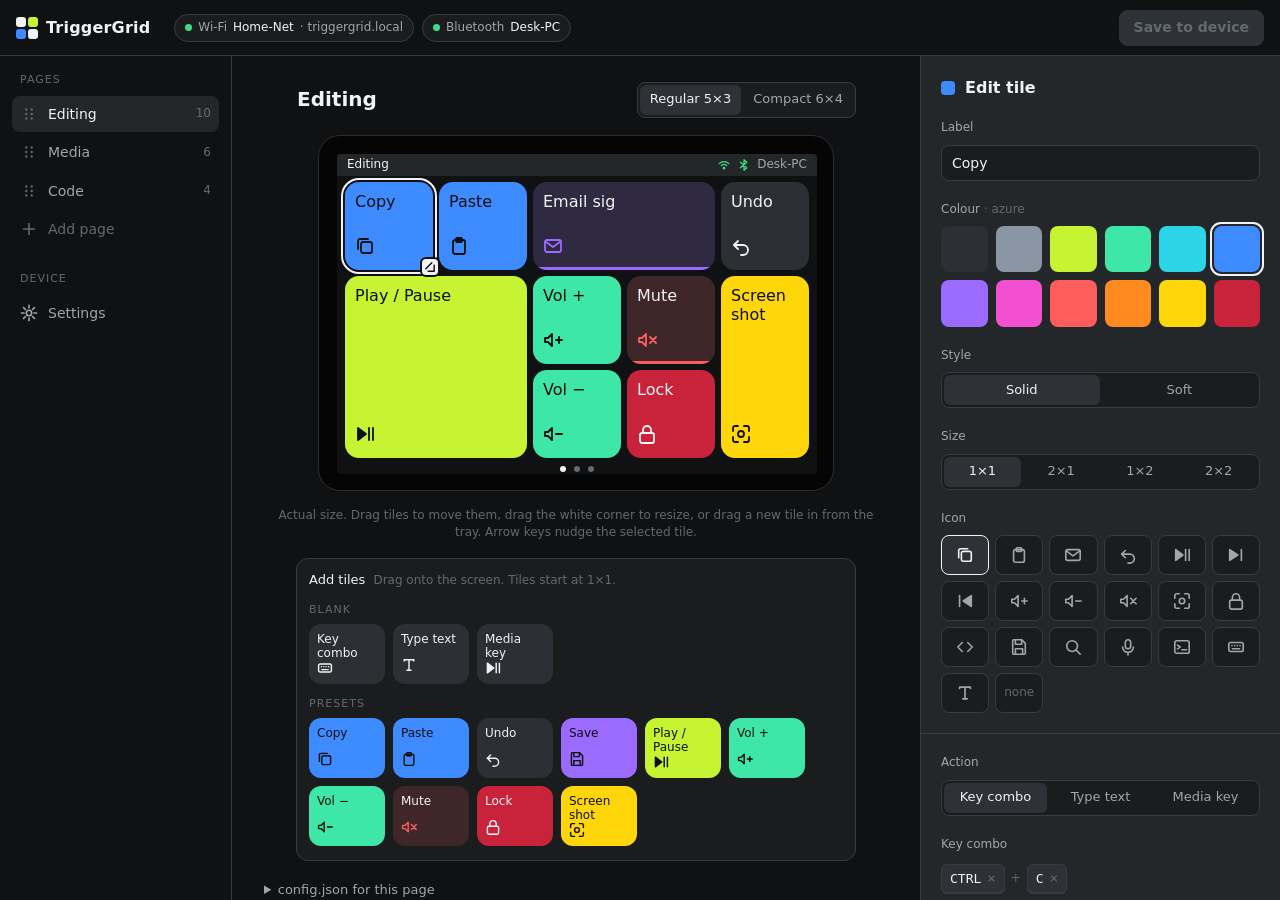
==== commit a8dd417e: "Add drag-and-drop tile placement to the web config mockup - Drag blank tiles or presets from a new "" ====
--- a/docs/mockups/web-config.html
+++ b/docs/mockups/web-config.html
@@ -99,6 +99,40 @@
         display: flex; flex-direction: column; justify-content: space-between; font-size: 16px; font-weight: 500; line-height: 19px;
         transition: transform 80ms ease-out, filter 80ms ease-out; }
 .tile:active { transform: scale(.96); filter: brightness(.8); }
+/* Drag and drop. Pointer events are used (not HTML5 drag) so touch works too. */
+.tile, .tray-item, .resize { touch-action: none; -webkit-user-select: none; user-select: none; }
+.tray-item { touch-action: pan-x; }   /* horizontal swipes scroll the tray; vertical drags pick up a tile */
+.tile { cursor: grab; }
+.tile.drag-src { opacity: .3; }
+.drop-ind { position: absolute; z-index: 3; pointer-events: none; border-radius: var(--radius-tile);
+            border: 2px dashed var(--text); background: color-mix(in srgb, var(--text) 10%, transparent); }
+.drop-ind.bad { border-color: var(--error); background: color-mix(in srgb, var(--error) 14%, transparent); }
+.compact .drop-ind { border-radius: 12px; }
+.ghost { position: fixed; left: 0; top: 0; z-index: 30; pointer-events: none; transform-origin: 0 0; }
+.ghost { opacity: .85; }
+.ghost .tile { outline: 2px solid var(--text); outline-offset: 2px; cursor: grabbing; }
+.ghost.bad .tile { outline-color: var(--error); }
+.resize { position: absolute; z-index: 4; width: 20px; height: 20px; border-radius: 6px; background: var(--text);
+          border: 2px solid var(--bg); cursor: nwse-resize; display: grid; place-items: center; color: var(--on-bright); }
+.resize svg.i { width: 12px; height: 12px; stroke-width: 2.4; }
+body.dragging, body.dragging * { cursor: grabbing !important; }
+body.dragging .cell { color: transparent; }   /* don't show + through the dragged tile */
+
+/* ---------- tile tray ---------- */
+.tray { position: relative; width: 100%; max-width: 560px; background: var(--surface-1); border: 1px solid var(--line);
+        border-radius: var(--radius-panel); padding: 12px 12px 14px; }
+.tray-head { display: flex; align-items: baseline; gap: 8px; margin-bottom: 10px; font-size: 13px; font-weight: 500; }
+.tray-group { font-size: 11px; text-transform: uppercase; letter-spacing: 1px; color: var(--text-faint); margin: 12px 0 6px; }
+.tray-group:first-of-type { margin-top: 0; }
+.tray-items { display: flex; flex-wrap: wrap; gap: 8px; }
+.tray-item { flex: none; width: 76px; height: 60px; border-radius: 12px; border: 0; padding: 8px; cursor: grab; text-align: left;
+             display: flex; flex-direction: column; justify-content: space-between; font-size: 12px; font-weight: 500; line-height: 14px; overflow: hidden; }
+.tray-item svg.i { width: 16px; height: 16px; }
+.tray-item:hover { outline: 1px solid var(--text-faint); outline-offset: 2px; }
+.tray-trash { position: absolute; inset: 0; border-radius: var(--radius-panel); display: none; place-items: center; gap: 4px;
+              background: var(--surface-1); border: 2px dashed var(--line); color: var(--text-muted); font-weight: 500; }
+.tray.trash .tray-trash { display: grid; }
+.tray.trash.hot .tray-trash { border-color: var(--error); color: var(--error); background: color-mix(in srgb, var(--error) 10%, var(--surface-1)); }
 .tile .label { display: -webkit-box; -webkit-line-clamp: 2; -webkit-box-orient: vertical; overflow: hidden; word-break: break-word; }
 .tile svg.i { width: 20px; height: 20px; }
 .tile.soft::after { content: ''; position: absolute; left: 0; right: 0; bottom: 0; height: 3px; background: var(--sw); }
@@ -179,6 +213,7 @@
   .editor::before { content: ''; align-self: center; width: 36px; height: 4px; border-radius: 2px; background: var(--line); margin-bottom: -8px; }
   .divider { margin: 0 -16px; }
   .cards { grid-template-columns: 1fr; }
+  .tray-items { flex-wrap: nowrap; overflow-x: auto; padding-bottom: 4px; }   /* swipe sideways on phones */
 }
 </style>
 </head>
@@ -247,6 +282,8 @@
   search: '<circle cx="9" cy="9" r="6"/><path d="m13.5 13.5 4.5 4.5"/>',
   mic: '<rect x="7" y="2" width="6" height="10" rx="3"/><path d="M4 10a6 6 0 0 0 12 0M10 16v3"/>',
   terminal: '<rect x="2" y="3" width="16" height="14" rx="2"/><path d="m5 8 3 2-3 2M10 13h5"/>',
+  keyboard: '<rect x="2" y="5" width="16" height="10" rx="2"/><path d="M5.5 8.5h.01M8.5 8.5h.01M11.5 8.5h.01M14.5 8.5h.01M6 12h8"/>',
+  type: '<path d="M4 5V3.5h12V5M10 3.5v13M7.5 16.5h5"/>',
   none: '',
 };
 const MEDIA_KEYS = ['PLAY_PAUSE','NEXT_TRACK','PREV_TRACK','STOP','MUTE','VOLUME_UP','VOLUME_DOWN','BRIGHTNESS_UP','BRIGHTNESS_DOWN'];
@@ -302,12 +339,15 @@
 }
 
 // Grid rules from config-schema.md: fits inside the grid, no overlaps.
-function fitError(t, pg = page()) {
+// `spot` is {x, y, w, h}; `ignore` is the tile being moved or resized.
+function placeError(spot, pg = page(), ignore = null) {
   const g = GRID[config.settings.density];
-  if (t.x + t.w > g.cols || t.y + t.h > g.rows) return `Doesn't fit: the ${config.settings.density} grid is ${g.cols}×${g.rows}.`;
-  const hit = pg.tiles.find(o => o !== t && t.x < o.x + o.w && o.x < t.x + t.w && t.y < o.y + o.h && o.y < t.y + t.h);
-  return hit ? `Overlaps “${hit.label}”. Move one of them first.` : '';
-}
+  if (spot.x < 0 || spot.y < 0 || spot.x + spot.w > g.cols || spot.y + spot.h > g.rows)
+    return `Doesn't fit: the ${config.settings.density} grid is ${g.cols}×${g.rows}.`;
+  const hit = pg.tiles.find(o => o !== ignore && spot.x < o.x + o.w && o.x < spot.x + spot.w && spot.y < o.y + o.h && o.y < spot.y + spot.h);
+  return hit ? `Overlaps “${hit.label}”.` : '';
+}
+const fitError = (t, pg = page()) => placeError(t, pg, t);
 
 // ---- sidebar ---------------------------------------------------------------
 function renderSidebar() {
@@ -333,17 +373,11 @@
   let cells = '';
   for (let y = 0; y < g.rows; y++) for (let x = 0; x < g.cols; x++)
     if (!used.has(x + ',' + y)) cells += `<button class="cell" data-cell="${x},${y}" title="Add tile" style="${px(tileRect({ x, y, w: 1, h: 1 }, g))}">+</button>`;
-  const tiles = pg.tiles.map(t => {
-    const [sw, on] = SWATCHES[t.color] || SWATCHES.graphite;
-    const soft = t.style === 'soft';
-    const bg = soft ? `color-mix(in srgb, ${sw} 16%, var(--surface-1))` : sw;
-    const fg = soft ? 'var(--text)' : on, ic = soft ? sw : on;
-    const small = config.settings.density === 'compact' && t.w === 1 && t.h === 1 && t.icon && t.icon !== 'none';
-    return `<button class="tile ${soft ? 'soft' : ''} ${t.id === state.tile ? 'sel' : ''}" data-tile="${t.id}"
-      style="${px(tileRect(t, g))};background:${bg};color:${fg};--sw:${sw}">
-      ${small ? '<span></span>' : `<span class="label">${esc(t.label)}</span>`}
-      <span style="color:${ic}">${svg(t.icon)}</span></button>`;
-  }).join('');
+  const tiles = pg.tiles.map(t => tileHTML(t, tileRect(t, g), t.id === state.tile ? 'sel' : '')).join('');
+  const sel = pg.tiles.find(t => t.id === state.tile), sr = sel && tileRect(sel, g);
+  const handle = sel ? `<div class="resize" data-resize="${sel.id}" title="Drag to resize"
+      style="left:${sr.left + sr.width - 13}px;top:${sr.top + sr.height - 13}px">
+      <svg class="i" viewBox="0 0 20 20"><path d="M7 17h10V7M3 13l10-10"/></svg></div>` : '';
   return `
     <div class="device-wrap" id="device-wrap"><div class="device" id="device">
       <div class="screen ${config.settings.density}">
@@ -351,9 +385,23 @@
           <svg class="i" viewBox="0 0 20 20"><path d="M3 8a10 10 0 0 1 14 0M6 11a6 6 0 0 1 8 0"/><circle cx="10" cy="14.5" r="1" fill="currentColor"/></svg>
           <svg class="i" viewBox="0 0 20 20"><path d="m5 6 9 8-4 3.5v-15L14 6l-9 8"/></svg>
           <span class="host">Desk-PC</span></div>
-        ${cells}${tiles}
+        ${cells}${tiles}${handle}
         ${config.pages.length > 1 ? `<div class="pdots">${config.pages.map((_, i) => `<i class="${i === state.page ? 'on' : ''}"></i>`).join('')}</div>` : ''}
       </div></div></div>`;
+}
+
+function tileColors(t) {
+  const [sw, on] = SWATCHES[t.color] || SWATCHES.graphite, soft = t.style === 'soft';
+  return { sw, soft, bg: soft ? `color-mix(in srgb, ${sw} 16%, var(--surface-1))` : sw,
+           fg: soft ? 'var(--text)' : on, ic: soft ? sw : on };
+}
+function tileHTML(t, rect, extra = '') {
+  const c = tileColors(t);
+  const small = config.settings.density === 'compact' && t.w === 1 && t.h === 1 && t.icon && t.icon !== 'none';
+  return `<button class="tile ${c.soft ? 'soft' : ''} ${extra}" data-tile="${t.id}" aria-label="${esc(t.label)}, ${t.w}×${t.h} at column ${t.x + 1}, row ${t.y + 1}"
+    style="${px(rect)};background:${c.bg};color:${c.fg};--sw:${c.sw}">
+    ${small ? '<span></span>' : `<span class="label">${esc(t.label)}</span>`}
+    <span style="color:${c.ic}">${svg(t.icon)}</span></button>`;
 }
 
 // Scale the 1:1 device preview down only when the stage is narrower than it.
@@ -362,7 +410,47 @@
   if (!wrap) return;
   const s = Math.min(1, wrap.parentElement.clientWidth / 516);
   dev.style.transform = `scale(${s})`;
-  const note = $('scale-note'); if (note) note.textContent = s < 1 ? `Scaled to ${Math.round(s * 100)}%.` : 'Actual size.'; wrap.style.width = 516 * s + 'px'; wrap.style.height = 356 * s + 'px';
+  wrap.style.width = 516 * s + 'px';
+  wrap.style.height = 356 * s + 'px';
+  const note = $('scale-note');
+  if (note) note.textContent = s < 1 ? `Scaled to ${Math.round(s * 100)}%.` : 'Actual size.';
+}
+
+// ---- tile tray: templates you drag onto the screen -------------------------
+const TEMPLATES = [
+  { group: 'Blank' },
+  { label: 'Key combo', icon: 'keyboard', color: 'graphite', style: 'solid', action: { type: 'keys', keys: ['F13'] } },
+  { label: 'Type text', icon: 'type', color: 'graphite', style: 'solid', action: { type: 'text', text: '', charDelayMs: 10 } },
+  { label: 'Media key', icon: 'playpause', color: 'graphite', style: 'solid', action: { type: 'media', key: 'PLAY_PAUSE' } },
+  { group: 'Presets' },
+  { label: 'Copy', icon: 'copy', color: 'azure', style: 'solid', action: { type: 'keys', keys: ['CTRL', 'C'] } },
+  { label: 'Paste', icon: 'paste', color: 'azure', style: 'solid', action: { type: 'keys', keys: ['CTRL', 'V'] } },
+  { label: 'Undo', icon: 'undo', color: 'graphite', style: 'solid', action: { type: 'keys', keys: ['CTRL', 'Z'] } },
+  { label: 'Save', icon: 'save', color: 'violet', style: 'solid', action: { type: 'keys', keys: ['CTRL', 'S'] } },
+  { label: 'Play / Pause', icon: 'playpause', color: 'volt', style: 'solid', action: { type: 'media', key: 'PLAY_PAUSE' } },
+  { label: 'Vol +', icon: 'volup', color: 'mint', style: 'solid', action: { type: 'media', key: 'VOLUME_UP' } },
+  { label: 'Vol −', icon: 'voldown', color: 'mint', style: 'solid', action: { type: 'media', key: 'VOLUME_DOWN' } },
+  { label: 'Mute', icon: 'mute', color: 'coral', style: 'soft', action: { type: 'media', key: 'MUTE' } },
+  { label: 'Lock', icon: 'lock', color: 'crimson', style: 'solid', action: { type: 'keys', keys: ['GUI', 'L'] } },
+  { label: 'Screen shot', icon: 'shot', color: 'sun', style: 'solid', action: { type: 'keys', keys: ['GUI', 'SHIFT', 'S'] } },
+];
+function renderTray() {
+  // One row of items per group; a group entry closes the previous row and opens a new one.
+  const items = TEMPLATES.map((tp, i) => {
+    if (tp.group) return `${i ? '</div>' : ''}<div class="tray-group">${tp.group}</div><div class="tray-items">`;
+    const c = tileColors(tp);
+    return `<button class="tray-item" data-template="${i}" title="Drag onto the screen"
+      style="background:${c.bg};color:${c.fg}"><span>${esc(tp.label)}</span><span style="color:${c.ic}">${svg(tp.icon)}</span></button>`;
+  }).join('') + '</div>';
+  return `<div class="tray" id="tray">
+    <div class="tray-head">Add tiles <span class="note">Drag onto the screen. Tiles start at 1×1.</span></div>
+    ${items}
+    <div class="tray-trash"><span><svg class="i" viewBox="0 0 20 20"><path d="M3 5h14M8 5V3h4v2M5 5l1 12h8l1-12"/></svg></span>Drop here to delete</div>
+  </div>`;
+}
+function newTile(tp, spot) {
+  return { id: 't' + Date.now().toString(36), ...spot, label: tp.label, icon: tp.icon, color: tp.color, style: tp.style,
+           action: JSON.parse(JSON.stringify(tp.action)) };
 }
 
 // ---- layout view -----------------------------------------------------------
@@ -377,7 +465,9 @@
       </div>
     </div>
     ${renderPreview()}
-    <div class="hint"><span id="scale-note">Actual size.</span> Tap a tile to edit it, or <b>+</b> to add one. Drag to move (M9).</div>
+    <div class="hint"><span id="scale-note">Actual size.</span> Drag tiles to move them, drag the white corner to resize,
+      or drag a new tile in from the tray. Arrow keys nudge the selected tile.</div>
+    ${renderTray()}
     <details class="json"><summary>config.json for this page</summary><pre>${esc(JSON.stringify(page(), null, 2))}</pre></details>`;
   fitDevice();
 }
@@ -551,6 +641,131 @@
   tile().action.keys = [...keys, name]; state.recording = false; markDirty(); render();
 });
 
+// ---- drag and drop ------------------------------------------------------------
+// Three kinds of drag, all snapping to the grid of the current density:
+//   move   — pick up a tile on the screen; drop on the tray to delete it
+//   new    — drag a template out of the tray
+//   resize — drag the white corner handle of the selected tile (1×1 … 2×2)
+// A press that moves less than 5 px is a normal click (select / edit).
+let drag = null, suppressClick = false;
+
+function screenGeom() {
+  const scr = document.querySelector('.screen'), r = scr.getBoundingClientRect();
+  return { scr, r, s: r.width / 480, g: GRID[config.settings.density] };
+}
+const clamp = (v, lo, hi) => Math.max(lo, Math.min(hi, v));
+
+document.addEventListener('pointerdown', (e) => {
+  if (e.button !== 0 || state.view !== 'layout') return;
+  const el = e.target.closest('.screen .tile, .tray-item, .resize');
+  if (!el) return;
+  drag = { el, x0: e.clientX, y0: e.clientY, started: false,
+           kind: el.dataset.resize ? 'resize' : el.dataset.template ? 'new' : 'move' };
+  if (drag.kind === 'move') drag.tile = page().tiles.find(t => t.id === el.dataset.tile);
+  if (drag.kind === 'resize') drag.tile = page().tiles.find(t => t.id === el.dataset.resize);
+  if (drag.kind === 'new') drag.tile = { ...TEMPLATES[+el.dataset.template], id: 'ghost', x: 0, y: 0, w: 1, h: 1 };
+});
+
+function startDrag(e) {
+  const { scr, r, s, g } = screenGeom();
+  drag.started = true; drag.spot = null;
+  document.body.classList.add('dragging');
+  drag.ind = document.createElement('div'); drag.ind.className = 'drop-ind'; drag.ind.hidden = true;
+  scr.appendChild(drag.ind);
+  if (drag.kind === 'resize') return;
+  // The ghost is the real tile, drawn at the preview's scale, following the pointer.
+  const t = drag.tile, size = tileRect({ ...t, x: 0, y: 0 }, g);
+  const box = drag.kind === 'move' ? drag.el.getBoundingClientRect() : null;
+  drag.off = box ? { x: drag.x0 - box.left, y: drag.y0 - box.top } : { x: size.width * s / 2, y: size.height * s / 2 };
+  drag.ghost = document.createElement('div');
+  drag.ghost.className = 'ghost ' + config.settings.density;
+  drag.ghost.innerHTML = tileHTML(t, { left: 0, top: 0, width: size.width, height: size.height });
+  document.body.appendChild(drag.ghost);
+  if (drag.kind === 'move') { drag.el.classList.add('drag-src'); $('tray').classList.add('trash'); }
+}
+
+document.addEventListener('pointermove', (e) => {
+  if (!drag) return;
+  if (!drag.started) {
+    if (Math.hypot(e.clientX - drag.x0, e.clientY - drag.y0) < 5) return;
+    startDrag(e);
+  }
+  e.preventDefault();
+  const { r, s, g } = screenGeom(), t = drag.tile;
+  const over = e.clientX >= r.left && e.clientX <= r.right && e.clientY >= r.top && e.clientY <= r.bottom;
+  let spot = null;
+  if (drag.kind === 'resize') {
+    // The cell under the pointer sets the far corner; spans are limited to 1–2 cells.
+    const col = Math.floor(((e.clientX - r.left) / s - g.padX) / (g.w + g.gap));
+    const row = Math.floor(((e.clientY - r.top) / s - STATUS_H - g.padY) / (g.h + g.gap));
+    spot = { x: t.x, y: t.y, w: clamp(col - t.x + 1, 1, 2), h: clamp(row - t.y + 1, 1, 2) };
+  } else {
+    const gx = e.clientX - drag.off.x, gy = e.clientY - drag.off.y;
+    drag.ghost.style.transform = `translate(${gx}px, ${gy}px) scale(${s})`;
+    if (over) {
+      // Snap the ghost's top-left corner to the nearest cell, kept inside the grid.
+      const lx = (gx - r.left) / s, ly = (gy - r.top) / s;
+      spot = { w: t.w, h: t.h,
+               x: clamp(Math.round((lx - g.padX) / (g.w + g.gap)), 0, g.cols - t.w),
+               y: clamp(Math.round((ly - STATUS_H - g.padY) / (g.h + g.gap)), 0, g.rows - t.h) };
+    }
+    if (drag.kind === 'move') {
+      const tr = $('tray').getBoundingClientRect();
+      drag.overTrash = e.clientX >= tr.left && e.clientX <= tr.right && e.clientY >= tr.top && e.clientY <= tr.bottom;
+      $('tray').classList.toggle('hot', drag.overTrash);
+    }
+  }
+  drag.spot = spot;
+  drag.ind.hidden = !spot;
+  if (spot) {
+    drag.err = placeError(spot, page(), drag.kind === 'new' ? null : t);
+    drag.ind.classList.toggle('bad', !!drag.err);
+    drag.ghost?.classList.toggle('bad', !!drag.err);
+    drag.ind.style.cssText = px(tileRect(spot, g));
+  }
+});
+
+function endDrag(commit) {
+  const d = drag; drag = null;
+  if (!d || !d.started) return;
+  suppressClick = true; setTimeout(() => { suppressClick = false; }, 0);
+  document.body.classList.remove('dragging');
+  d.ghost?.remove(); d.ind?.remove();
+  if (commit) {
+    if (d.kind === 'move' && d.overTrash) {
+      page().tiles = page().tiles.filter(t => t !== d.tile);
+      if (state.tile === d.tile.id) state.tile = null;
+      markDirty(); toast(`Deleted “${d.tile.label}”`, 'var(--warn)');
+    } else if (d.spot && d.err) {
+      toast(`Can't place it there. ${d.err}`, 'var(--error)');
+    } else if (d.spot) {
+      if (d.kind === 'new') { const t = newTile(d.tile, d.spot); page().tiles.push(t); state.tile = t.id; }
+      else { Object.assign(d.tile, d.spot); state.tile = d.tile.id; }
+      markDirty();
+    }
+  }
+  render();
+}
+document.addEventListener('pointerup', () => endDrag(true));
+document.addEventListener('pointercancel', () => endDrag(false));
+// A drag ends with a click on whatever is under the pointer; swallow it.
+document.addEventListener('click', (e) => { if (suppressClick) { e.stopImmediatePropagation(); e.preventDefault(); } }, true);
+
+// Keyboard: arrow keys move the focused tile one cell, if the new spot is free.
+document.addEventListener('keydown', (e) => {
+  if (state.recording) return;
+  const el = document.activeElement?.closest?.('.screen .tile');
+  const step = { ArrowLeft: [-1, 0], ArrowRight: [1, 0], ArrowUp: [0, -1], ArrowDown: [0, 1] }[e.key];
+  if (!el || !step) return;
+  e.preventDefault();
+  const t = page().tiles.find(o => o.id === el.dataset.tile);
+  const spot = { x: t.x + step[0], y: t.y + step[1], w: t.w, h: t.h };
+  const err = placeError(spot, page(), t);
+  if (err) return toast(err, 'var(--error)');
+  Object.assign(t, spot); state.tile = t.id; markDirty(); render();
+  document.querySelector(`.screen .tile[data-tile="${t.id}"]`)?.focus();
+});
+
 window.addEventListener('resize', fitDevice);
 render();
 </script>
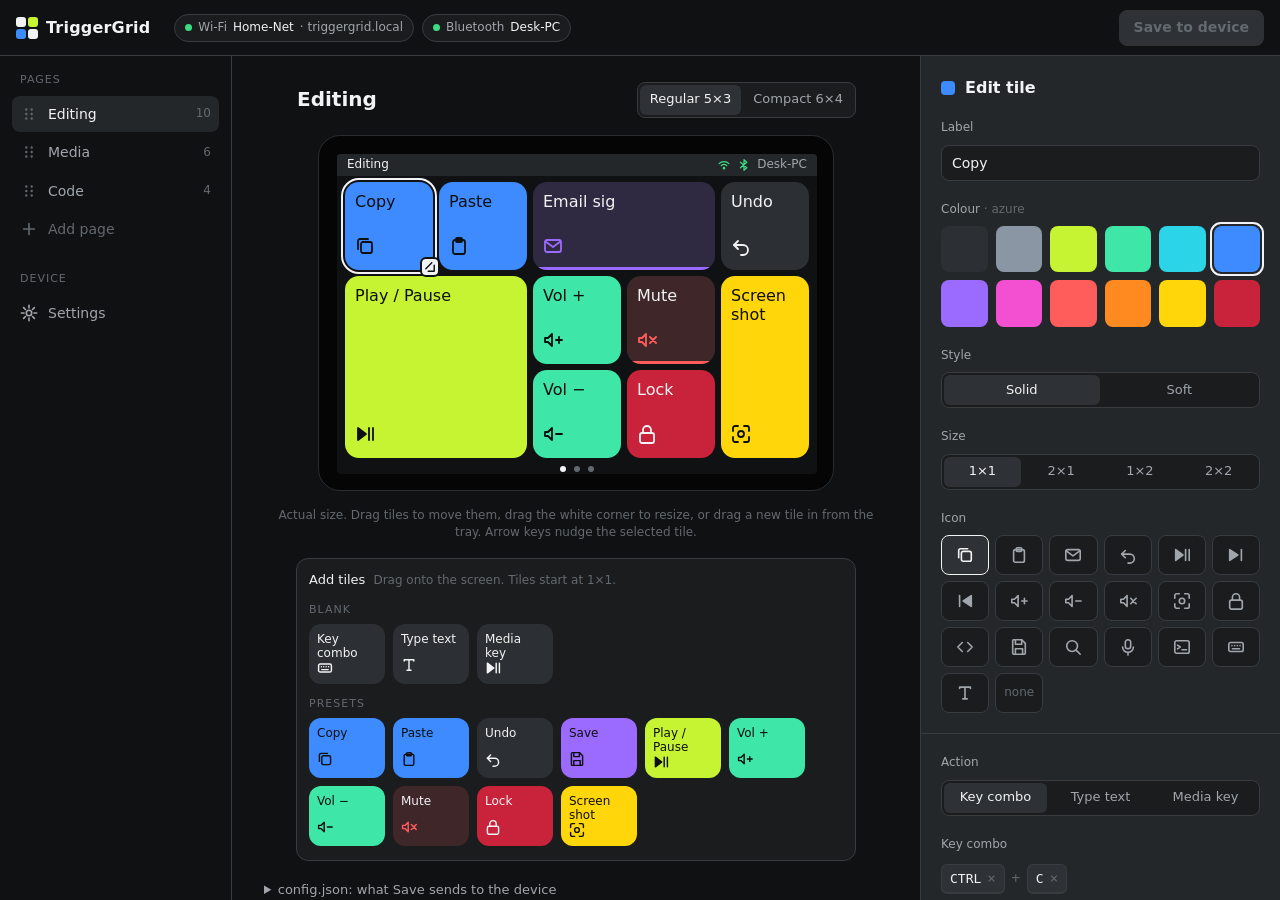
==== commit 039fa888: "Mockup: in-browser layout compiler, text check, keyboard layout setting - Add the editor → pad compi" ====
--- a/docs/mockups/web-config.html
+++ b/docs/mockups/web-config.html
@@ -185,8 +185,15 @@
 .kv dt { color: var(--text-muted); } .kv dd { margin: 0; font-family: var(--mono); font-size: 12px; text-align: right; }
 input[type=range] { width: 100%; accent-color: var(--text); }
 .json { width: 100%; max-width: 760px; }
-.json pre { margin: 0; max-height: 280px; overflow: auto; background: var(--surface-1); border: 1px solid var(--line); border-radius: var(--radius-panel);
+.json-panes { display: grid; grid-template-columns: 1fr 1fr; gap: 12px; margin-top: 8px; }
+.json-panes > div { min-width: 0; display: flex; flex-direction: column; gap: 6px; }
+.json-title { font-size: 12px; color: var(--text); font-weight: 500; }
+.json-title .note { font-weight: 400; }
+.json pre { margin: 0; height: 300px; overflow: auto; background: var(--surface-1); border: 1px solid var(--line); border-radius: var(--radius-panel);
             padding: 12px 16px; font: 12px/1.5 var(--mono); color: var(--text-muted); }
+.json-foot { margin-top: 8px; font-size: 12px; color: var(--text-muted); display: flex; align-items: center; gap: 10px; }
+.meter { flex: 0 0 120px; height: 6px; border-radius: 3px; background: var(--surface-3); overflow: hidden; }
+.meter i { display: block; height: 100%; background: var(--ok); }
 details summary { cursor: pointer; color: var(--text-muted); font-size: 13px; padding: 4px 0; }
 
 /* ---------- toast ---------- */
@@ -213,6 +220,7 @@
   .editor::before { content: ''; align-self: center; width: 36px; height: 4px; border-radius: 2px; background: var(--line); margin-bottom: -8px; }
   .divider { margin: 0 -16px; }
   .cards { grid-template-columns: 1fr; }
+  .json-panes { grid-template-columns: 1fr; }
   .tray-items { flex-wrap: nowrap; overflow-x: auto; padding-bottom: 4px; }   /* swipe sideways on phones */
 }
 </style>
@@ -287,12 +295,123 @@
   none: '',
 };
 const MEDIA_KEYS = ['PLAY_PAUSE','NEXT_TRACK','PREV_TRACK','STOP','MUTE','VOLUME_UP','VOLUME_DOWN','BRIGHTNESS_UP','BRIGHTNESS_DOWN'];
+
+// ---- compiler: editor section → pad section (docs/config-schema.md) ---------
+// This is the browser half of "thin device, smart browser": the firmware gets
+// numbers only and has none of these tables. Destined for web/lib/ in M6.
+const COLOR_HEX = { 'var(--text)': 'F2F3F4', 'var(--on-bright)': '0E0F10' };
+const SURFACE_1 = '1A1C1E';
+const MODIFIERS = { CTRL: 0x01, LCTRL: 0x01, SHIFT: 0x02, LSHIFT: 0x02, ALT: 0x04, LALT: 0x04, GUI: 0x08, LGUI: 0x08,
+                    RCTRL: 0x10, RSHIFT: 0x20, RALT: 0x40, RGUI: 0x80 };
+// HID keyboard usage codes (USB HID Usage Tables, page 0x07).
+const USAGE = { ENTER: 0x28, ESC: 0x29, BACKSPACE: 0x2A, TAB: 0x2B, SPACE: 0x2C, MINUS: 0x2D, EQUAL: 0x2E,
+  LBRACKET: 0x2F, RBRACKET: 0x30, BACKSLASH: 0x31, SEMICOLON: 0x33, QUOTE: 0x34, GRAVE: 0x35, COMMA: 0x36,
+  PERIOD: 0x37, SLASH: 0x38, CAPS_LOCK: 0x39, PRINT_SCREEN: 0x46, INSERT: 0x49, HOME: 0x4A, PAGE_UP: 0x4B,
+  DELETE: 0x4C, END: 0x4D, PAGE_DOWN: 0x4E, RIGHT: 0x4F, LEFT: 0x50, DOWN: 0x51, UP: 0x52 };
+for (let i = 0; i < 26; i++) USAGE[String.fromCharCode(65 + i)] = 0x04 + i;          // A–Z
+for (let i = 1; i <= 9; i++) USAGE[String(i)] = 0x1E + i - 1;  USAGE['0'] = 0x27;    // 1–9, 0
+for (let i = 1; i <= 12; i++) USAGE['F' + i] = 0x3A + i - 1;                         // F1–F12
+for (let i = 13; i <= 24; i++) USAGE['F' + i] = 0x68 + i - 13;                       // F13–F24
+// HID consumer usage codes (page 0x0C).
+const CONSUMER = { PLAY_PAUSE: 0xCD, NEXT_TRACK: 0xB5, PREV_TRACK: 0xB6, STOP: 0xB7, MUTE: 0xE2,
+                   VOLUME_UP: 0xE9, VOLUME_DOWN: 0xEA, BRIGHTNESS_UP: 0x6F, BRIGHTNESS_DOWN: 0x70 };
+
+// Keyboard layouts: character → [modifier, usage] as typed on the *computer's* layout.
+// Adding a layout (uk, de, …) is a browser-only change: the firmware never sees characters.
+const LAYOUTS = {
+  us: {
+    name: 'US English',
+    map: (() => {
+      const m = { ' ': [0, 0x2C], '\n': [0, 0x28], '\t': [0, 0x2B] };
+      for (let i = 0; i < 26; i++) {
+        m[String.fromCharCode(97 + i)] = [0, 0x04 + i];
+        m[String.fromCharCode(65 + i)] = [0x02, 0x04 + i];
+      }
+      '1234567890'.split('').forEach((c, i) => { m[c] = [0, 0x1E + i]; });
+      '!@#$%^&*()'.split('').forEach((c, i) => { m[c] = [0x02, 0x1E + i]; });
+      const pairs = [['-', '_', 0x2D], ['=', '+', 0x2E], ['[', '{', 0x2F], [']', '}', 0x30], ['\\', '|', 0x31],
+                     [';', ':', 0x33], ["'", '"', 0x34], ['`', '~', 0x35], [',', '<', 0x36], ['.', '>', 0x37], ['/', '?', 0x38]];
+      pairs.forEach(([plain, shifted, u]) => { m[plain] = [0, u]; m[shifted] = [0x02, u]; });
+      return m;
+    })(),
+  },
+};
+const layout = () => LAYOUTS[config.settings.hostLayout] || LAYOUTS.us;
+
+// Characters in `text` that the computer's layout can't type (unique, in order).
+function untypable(text) {
+  const map = layout().map;
+  return [...new Set([...(text || '')].filter(c => !map[c]))];
+}
+const hex2 = (n) => n.toString(16).toUpperCase().padStart(2, '0');
+function mixHex(a, b, t) {    // same maths as the style guide's `soft` tile: t of a over b
+  return [0, 2, 4].map(i => hex2(Math.round(parseInt(a.substr(i, 2), 16) * t + parseInt(b.substr(i, 2), 16) * (1 - t)))).join('');
+}
+
+// One tile's action → compiled action. Returns { a } or { error }.
+function compileAction(action) {
+  if (action.type === 'keys') {
+    let m = 0; const k = [];
+    for (const name of action.keys) {
+      if (name in MODIFIERS) m |= MODIFIERS[name];
+      else if (name in USAGE) k.push(USAGE[name]);
+      else return { error: `Unknown key “${name}”.` };
+    }
+    if (!m && !k.length) return { error: 'Add at least one key.' };
+    if (k.length > 6) return { error: 'At most 6 non-modifier keys.' };
+    return { a: { t: 'k', m, k } };
+  }
+  if (action.type === 'media') {
+    return action.key in CONSUMER ? { a: { t: 'c', u: CONSUMER[action.key] } } : { error: `Unknown media key “${action.key}”.` };
+  }
+  if (action.type === 'text') {
+    const bad = untypable(action.text);
+    if (bad.length) return { error: `Can't type ${bad.map(c => `“${c === '\n' ? '↵' : c}”`).join(', ')} on a ${layout().name} keyboard.` };
+    if ([...action.text].length > 1024) return { error: 'Text is longer than 1024 characters.' };
+    const map = layout().map;
+    return { a: { t: 's', d: action.charDelayMs ?? 10, s: [...action.text].map(c => hex2(map[c][0]) + hex2(map[c][1])).join('') } };
+  }
+  return { error: `Unknown action type “${action.type}”.` };
+}
+
+const ICON_INDEX = Object.fromEntries(Object.keys(ICONS).filter(n => n !== 'none').map((n, i) => [n, i + 1]));
+
+function compileTile(t) {
+  const [sw, on] = SWATCHES[t.color] || SWATCHES.graphite, swHex = sw.slice(1), onHex = COLOR_HEX[on];
+  const soft = t.style === 'soft', { a } = compileAction(t.action);
+  return { x: t.x, y: t.y, w: t.w, h: t.h, label: t.label, icon: ICON_INDEX[t.icon] || 0,
+           bg: soft ? mixHex(swHex, SURFACE_1, 0.16) : swHex, fg: soft ? COLOR_HEX['var(--text)'] : onHex,
+           accent: soft ? swHex : onHex, bar: soft, a: a ?? null };   // null = action has an error; Save is blocked
+}
+function compilePad() {
+  const s = config.settings;
+  return { v: 1, name: s.deviceName, density: s.density === 'compact' ? 1 : 0, brightness: s.brightness,
+           dim: s.dimAfterSec, pages: config.pages.map(p => ({ name: p.name, tiles: p.tiles.map(compileTile) })) };
+}
+// The whole file as PUT /api/config would send it (compact JSON, as saved).
+function savedFile() {
+  return JSON.stringify({ version: config.version, editor: { settings: config.settings, pages: config.pages }, pad: compilePad() });
+}
+const MAX_FILE = 32 * 1024;
+
+// Everything that blocks a save, across all pages: grid rules, actions, file size.
+function saveProblems() {
+  const out = [];
+  config.pages.forEach(p => p.tiles.forEach(t => {
+    const fit = fitError(t, p), act = compileAction(t.action).error;
+    if (fit) out.push(`${p.name} › ${t.label}: ${fit}`);
+    if (act) out.push(`${p.name} › ${t.label}: ${act}`);
+  }));
+  const size = new Blob([savedFile()]).size;
+  if (size > MAX_FILE) out.push(`The layout is ${(size / 1024).toFixed(1)} KB; the device limit is 32 KB.`);
+  return out;
+}
 const svg = (name, cls = 'i') => `<svg class="${cls}" viewBox="0 0 20 20">${ICONS[name] || ''}</svg>`;
 
 // ---- config (docs/config-schema.md, version 1) -----------------------------
 const config = {
   version: 1,
-  settings: { deviceName: 'TriggerGrid', density: 'regular', brightness: 180, dimAfterSec: 120 },
+  settings: { deviceName: 'TriggerGrid', density: 'regular', brightness: 180, dimAfterSec: 120, hostLayout: 'us' },
   pages: [
     { id: 'edit', name: 'Editing', tiles: [
       { id: 'copy',  x: 0, y: 0, w: 1, h: 1, label: 'Copy',  icon: 'copy',  color: 'azure', style: 'solid', action: { type: 'keys', keys: ['CTRL', 'C'] } },
@@ -415,6 +534,16 @@
   const note = $('scale-note');
   if (note) note.textContent = s < 1 ? `Scaled to ${Math.round(s * 100)}%.` : 'Actual size.';
 }
+
+function updateJson() {
+  if (!$('json-editor')) return;
+  $('json-editor').textContent = JSON.stringify(page(), null, 2);
+  $('json-pad').textContent = JSON.stringify(compilePad().pages[state.page], null, 2);
+  const size = new Blob([savedFile()]).size, pct = Math.min(100, size / MAX_FILE * 100);
+  $('json-foot').innerHTML = `<span class="meter"><i style="width:${pct}%;${size > MAX_FILE ? 'background:var(--error)' : ''}"></i></span>
+    Whole file ${(size / 1024).toFixed(1)} KB of the 32 KB device limit`;
+}
+document.addEventListener('toggle', (e) => { if (e.target.id === 'json') state.jsonOpen = e.target.open; }, true);
 
 // ---- tile tray: templates you drag onto the screen -------------------------
 const TEMPLATES = [
@@ -468,8 +597,23 @@
     <div class="hint"><span id="scale-note">Actual size.</span> Drag tiles to move them, drag the white corner to resize,
       or drag a new tile in from the tray. Arrow keys nudge the selected tile.</div>
     ${renderTray()}
-    <details class="json"><summary>config.json for this page</summary><pre>${esc(JSON.stringify(page(), null, 2))}</pre></details>`;
+    <details class="json" id="json" ${state.jsonOpen ? 'open' : ''}><summary>config.json: what Save sends to the device</summary>
+      <div class="json-panes">
+        <div><span class="json-title">editor <span class="note">· this page, for the browser</span></span><pre id="json-editor"></pre></div>
+        <div><span class="json-title">pad <span class="note">· this page compiled, the only part the device reads</span></span><pre id="json-pad"></pre></div>
+      </div>
+      <div class="json-foot" id="json-foot"></div>
+    </details>`;
+  updateJson();
   fitDevice();
+}
+
+function textNote(a) {
+  const bad = untypable(a.text);
+  const count = `${[...(a.text || '')].length} / 1024 · typed on a ${layout().name} keyboard`;
+  return bad.length
+    ? `<span class="err">${esc(compileAction(a).error)} Remove them, or change the computer's keyboard layout in Settings.</span>`
+    : `<span class="note">${count}</span>`;
 }
 
 function renderEditor() {
@@ -479,24 +623,25 @@
     return;
   }
   const a = t.action, err = fitError(t);
+  // Build only the form for this tile's action type (the others' fields don't exist on it).
   const actionFields = {
-    keys: `
+    keys: () => `
       <div class="field"><span class="lbl">Key combo</span>
         <div class="keys">${a.keys.map((k, i) => `${i ? '<span class="plus">+</span>' : ''}<span class="keycap">${esc(k)}<button data-delkey="${i}" aria-label="Remove ${esc(k)}">×</button></span>`).join('')}</div>
         <div class="row"><button class="btn small ${state.recording ? 'recording' : ''}" id="record">
           <svg class="i" viewBox="0 0 20 20"><circle cx="10" cy="10" r="4" fill="currentColor" stroke="none"/></svg>
           ${state.recording ? 'Press a key combo…' : 'Record combo'}</button>
           <span class="note">US layout key positions</span></div></div>`,
-    text: `
+    text: () => `
       <div class="field"><label for="f-text">Text to type</label>
         <textarea id="f-text" maxlength="1024">${esc(a.text || '')}</textarea>
-        <span class="note">${(a.text || '').length} / 1024 · printable ASCII, Enter and Tab</span></div>
+        <span id="text-note">${textNote(a)}</span></div>
       <div class="field"><label for="f-delay">Delay between characters (ms)</label>
         <input type="number" id="f-delay" min="5" max="100" value="${a.charDelayMs ?? 10}"></div>`,
-    media: `
+    media: () => `
       <div class="field"><label for="f-media">Media key</label>
         <select id="f-media">${MEDIA_KEYS.map(k => `<option ${k === a.key ? 'selected' : ''}>${k}</option>`).join('')}</select></div>`,
-  }[a.type];
+  }[a.type]();
 
   $('editor').innerHTML = `
     <h2><span class="sw-dot" style="background:${SWATCHES[t.color][0]}"></span>Edit tile</h2>
@@ -544,6 +689,10 @@
       <div class="card"><h3>Bluetooth<span class="state" style="color:var(--ok)">Connected</span></h3>
         <dl class="kv"><dt>Name</dt><dd>${esc(s.deviceName)}</dd><dt>Paired with</dt><dd>Desk-PC</dd></dl>
         <div class="field"><label for="f-name">Device name</label><input type="text" id="f-name" maxlength="24" value="${esc(s.deviceName)}"></div>
+        <div class="field"><label for="f-layout">Computer's keyboard layout</label>
+          <select id="f-layout">${Object.entries(LAYOUTS).map(([k, l]) => `<option value="${k}" ${k === s.hostLayout ? 'selected' : ''}>${l.name}</option>`).join('')}
+            <option disabled>UK English (coming later)</option><option disabled>German (coming later)</option></select>
+          <span class="note">Match the layout set on the computer. Text tiles are turned into keystrokes for this layout.</span></div>
         <div class="row"><button class="btn small danger" data-toast="Bluetooth pairing cleared" data-color="var(--warn)">Forget paired computer</button></div>
       </div>
       <div class="card"><h3>Security<span class="state" style="color:var(--warn)">No PIN</span></h3>
@@ -592,12 +741,19 @@
   }
   if (d.delkey) { t.action.keys.splice(+d.delkey, 1); markDirty(); return render(); }
   if (el.id === 'record') { state.recording = !state.recording; return renderEditor(); }
-  if (el.id === 'try') return toast(`Sent “${t.label}” to Desk-PC`);
+  if (el.id === 'try') {
+    const c = compileAction(t.action);
+    if (c.error) return toast(c.error, 'var(--error)');
+    const body = JSON.stringify(c.a);   // exactly what POST /api/test would send
+    return toast(`Sent “${t.label}” to Desk-PC: ${body.length > 60 ? body.slice(0, 57) + '…' : body}`);
+  }
   if (el.id === 'delete') { page().tiles = page().tiles.filter(o => o !== t); state.tile = null; markDirty(); return render(); }
   if (el.id === 'save') {
-    const bad = config.pages.flatMap(p => p.tiles.filter(x => fitError(x, p)).map(x => `${p.name}: ${x.label}`));
-    if (bad.length) return toast(`Can't save: ${bad[0]} doesn't fit`, 'var(--error)');
-    state.dirty = false; $('dirty').classList.remove('on'); $('save').disabled = true; return toast('Saved. The pad has updated.');
+    const bad = saveProblems();
+    if (bad.length) return toast(`Can't save. ${bad[0]}${bad.length > 1 ? ` (+${bad.length - 1} more)` : ''}`, 'var(--error)');
+    const kb = (new Blob([savedFile()]).size / 1024).toFixed(1);
+    state.dirty = false; $('dirty').classList.remove('on'); $('save').disabled = true;
+    return toast(`Saved ${kb} KB. The pad has updated.`);
   }
   if (d.toast) return toast(d.toast, d.color);
 });
@@ -613,6 +769,7 @@
     case 'f-bright': config.settings.brightness = +v; e.target.previousElementSibling.querySelector('.swatch-name').textContent = '· ' + v; markDirty(); return;
     case 'f-dim': config.settings.dimAfterSec = +v; markDirty(); return;
     case 'f-name': config.settings.deviceName = v; markDirty(); return;
+    case 'f-layout': config.settings.hostLayout = v; markDirty(); return;
     default: return;
   }
   markDirty();
@@ -620,7 +777,8 @@
   renderSidebar();
   const stage = $('stage').querySelector('.device-wrap');
   if (stage) { stage.outerHTML = renderPreview(); fitDevice(); }
-  const pre = $('stage').querySelector('pre'); if (pre) pre.textContent = JSON.stringify(page(), null, 2);
+  updateJson();
+  if (e.target.id === 'f-text') $('text-note').innerHTML = textNote(tile().action);
 });
 
 // "Record combo": capture modifiers + one key and map to config-schema key names.
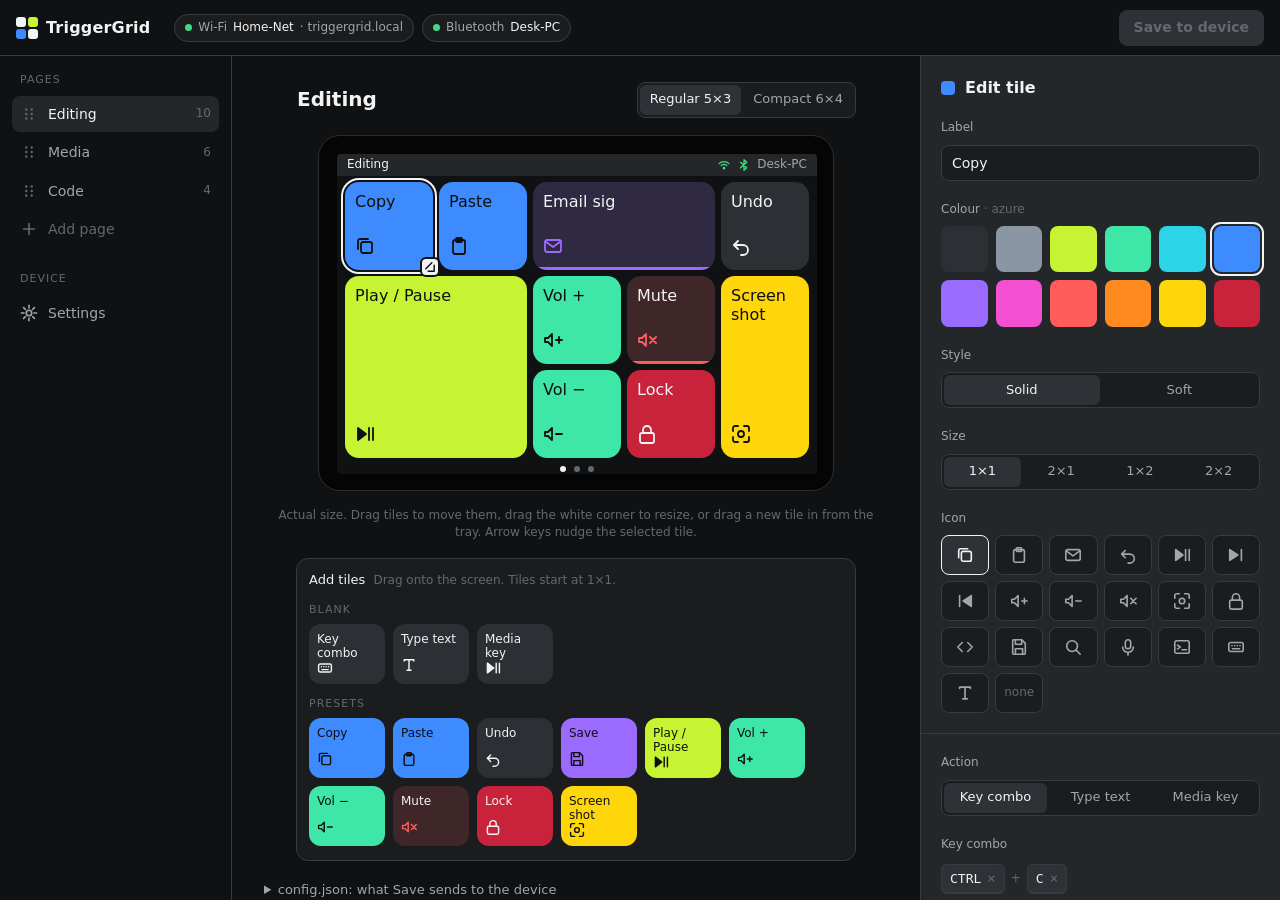
==== commit 77b02246: "Support accented letters, other scripts and emoji in typed text BLE HID sends key positions, not cha" ====
--- a/docs/mockups/web-config.html
+++ b/docs/mockups/web-config.html
@@ -338,12 +338,86 @@
 };
 const layout = () => LAYOUTS[config.settings.hostLayout] || LAYOUTS.us;
 
-// Characters in `text` that the computer's layout can't type (unique, in order).
+const hex2 = (n) => n.toString(16).toUpperCase().padStart(2, '0');
+
+// ---- Unicode input: characters that aren't on the keyboard layout ------------
+// A BLE keyboard sends key *positions*, never characters. Anything the layout
+// can't type (é, €, 👋) is typed with the computer's own Unicode input method,
+// which differs per OS. Each method below returns a list of [modifier, usage]
+// keystrokes. Keystroke rules the firmware follows (config-schema.md):
+//   - consecutive keystrokes with the same modifier keep that modifier held;
+//   - [0, 0] releases everything (ends an Alt or Option sequence).
+const HOST_OS = {
+  windows: { name: 'Windows', how: 'Accented letters and symbols such as é, ñ and € are typed with Alt codes (Alt + numpad) and need no setup. Other characters and emoji use hex numpad input: it needs a one-time registry setting and doesn’t work in every app.' },
+  mac:     { name: 'macOS', how: 'Characters that aren’t on the keyboard are typed with Unicode Hex Input. One-time setup: System Settings › Keyboard › Input Sources, add “Unicode Hex Input” and switch to it. It types normal text like a US keyboard.' },
+  linux:   { name: 'Linux', how: 'Characters that aren’t on the keyboard are typed with Ctrl+Shift+U (IBus, the default on GNOME and Ubuntu). Works in most apps; a few terminals and non-IBus desktops ignore it.' },
+  other:   { name: 'Other (iPad, Android, …)', how: 'These have no general way to type a character by its code, so only characters on the US keyboard can be used.' },
+};
+const hostOS = () => HOST_OS[config.settings.hostOS] ? config.settings.hostOS : 'windows';
+
+const KP_DIGIT = (d) => d === '0' ? 0x62 : 0x59 + (+d - 1);            // numpad 1–9, 0
+const hexKeys = (hex, mod, digitKey) =>                                 // type hex digits
+  [...hex].map(c => /\d/.test(c) ? [mod, digitKey(c)] : [mod, USAGE[c.toUpperCase()]]);
+
+// Windows code page 1252 (the Western "ANSI" set) → Alt code. 0xA0–0xFF match Unicode.
+const CP1252 = { '€': 128, '‚': 130, 'ƒ': 131, '„': 132, '…': 133, '†': 134, '‡': 135, 'ˆ': 136, '‰': 137, 'Š': 138,
+  '‹': 139, 'Œ': 140, 'Ž': 142, '‘': 145, '’': 146, '“': 147, '”': 148, '•': 149, '–': 150, '—': 151, '˜': 152,
+  '™': 153, 'š': 154, '›': 155, 'œ': 156, 'ž': 158, 'Ÿ': 159 };
+const cp1252 = (ch, cp) => CP1252[ch] ?? (cp >= 0xA0 && cp <= 0xFF ? cp : null);
+
+const UNICODE_INPUT = {
+  // Linux (IBus): Ctrl+Shift+U, the hex code point, Space.  é → Ctrl+Shift+U e 9 Space
+  linux: (ch, cp) => ({ strokes: [[0x03, USAGE.U], ...hexKeys(cp.toString(16), 0, d => USAGE[d]), [0, USAGE.SPACE]] }),
+
+  // macOS (Unicode Hex Input): hold Option and type 4 hex digits per UTF-16 unit.
+  // Emoji are two units (a surrogate pair), typed in one Option hold.
+  mac: (ch) => {
+    const units = [...Array(ch.length).keys()].map(i => ch.charCodeAt(i).toString(16).padStart(4, '0'));
+    return { strokes: [...hexKeys(units.join(''), 0x04, d => USAGE[d]), [0, 0]] };
+  },
+
+  // Windows: Alt + numpad decimal code for the CP1252 set (no setup), otherwise
+  // Alt + numpad-plus + hex (needs EnableHexNumpad in the registry). Both need NumLock.
+  windows: (ch, cp) => {
+    const code = cp1252(ch, cp);
+    if (code != null)
+      return { np: true, strokes: [...[...('0' + String(code).padStart(3, '0'))].map(d => [0x04, KP_DIGIT(d)]), [0, 0]] };
+    return { np: true, hexNumpad: true,
+             strokes: [[0x04, 0x57 /* numpad + */], ...hexKeys(cp.toString(16), 0x04, KP_DIGIT), [0, 0]] };
+  },
+
+  other: () => null,
+};
+
+// Compile typed text into keystrokes: the US layout first, the OS's Unicode method
+// for everything else. Returns { a, unicode, warn } or { error }.
+function compileText(action) {
+  const map = layout().map, os = hostOS(), chars = [...(action.text || '')];
+  const strokes = [], unicode = [], bad = [];
+  let np = false, hexNumpad = false;
+  for (const ch of chars) {
+    if (map[ch]) { strokes.push(map[ch]); continue; }
+    const cp = ch.codePointAt(0);
+    const seq = cp < 0x20 || (cp >= 0x7F && cp < 0xA0) ? null : UNICODE_INPUT[os](ch, cp);   // no control characters
+    if (!seq) { bad.push(ch); continue; }
+    strokes.push(...seq.strokes); unicode.push(ch);
+    np ||= !!seq.np; hexNumpad ||= !!seq.hexNumpad;
+  }
+  const list = (cs) => [...new Set(cs)].map(c => `“${c}”`).join(', ');
+  if (bad.length) return { error: os === 'other'
+    ? `Can't type ${list(bad)}: with the computer set to ${HOST_OS.other.name}, only US-keyboard characters work.`
+    : `Can't type ${list(bad)} (control characters).` };
+  if (chars.length > 1024) return { error: 'Text is longer than 1024 characters.' };
+  if (strokes.length > 4096) return { error: `This text needs ${strokes.length} keystrokes; the limit is 4096.` };
+  const a = { t: 's', d: action.charDelayMs ?? 10, s: strokes.map(([m, u]) => hex2(m) + hex2(u)).join('') };
+  if (np) a.np = true;   // firmware turns NumLock on for the numpad codes, then restores it
+  return { a, strokes: strokes.length, unicode: [...new Set(unicode)], hexNumpad };
+}
+// Characters that can't be typed at all with the current settings (used by tests).
 function untypable(text) {
-  const map = layout().map;
-  return [...new Set([...(text || '')].filter(c => !map[c]))];
-}
-const hex2 = (n) => n.toString(16).toUpperCase().padStart(2, '0');
+  const r = compileText({ type: 'text', text });
+  return r.error ? [...new Set([...text].filter(c => compileText({ type: 'text', text: c }).error))] : [];
+}
 function mixHex(a, b, t) {    // same maths as the style guide's `soft` tile: t of a over b
   return [0, 2, 4].map(i => hex2(Math.round(parseInt(a.substr(i, 2), 16) * t + parseInt(b.substr(i, 2), 16) * (1 - t)))).join('');
 }
@@ -364,13 +438,7 @@
   if (action.type === 'media') {
     return action.key in CONSUMER ? { a: { t: 'c', u: CONSUMER[action.key] } } : { error: `Unknown media key “${action.key}”.` };
   }
-  if (action.type === 'text') {
-    const bad = untypable(action.text);
-    if (bad.length) return { error: `Can't type ${bad.map(c => `“${c === '\n' ? '↵' : c}”`).join(', ')} on a ${layout().name} keyboard.` };
-    if ([...action.text].length > 1024) return { error: 'Text is longer than 1024 characters.' };
-    const map = layout().map;
-    return { a: { t: 's', d: action.charDelayMs ?? 10, s: [...action.text].map(c => hex2(map[c][0]) + hex2(map[c][1])).join('') } };
-  }
+  if (action.type === 'text') return compileText(action);
   return { error: `Unknown action type “${action.type}”.` };
 }
 
@@ -411,7 +479,7 @@
 // ---- config (docs/config-schema.md, version 1) -----------------------------
 const config = {
   version: 1,
-  settings: { deviceName: 'TriggerGrid', density: 'regular', brightness: 180, dimAfterSec: 120, hostLayout: 'us' },
+  settings: { deviceName: 'TriggerGrid', density: 'regular', brightness: 180, dimAfterSec: 120, hostLayout: 'us', hostOS: 'windows' },
   pages: [
     { id: 'edit', name: 'Editing', tiles: [
       { id: 'copy',  x: 0, y: 0, w: 1, h: 1, label: 'Copy',  icon: 'copy',  color: 'azure', style: 'solid', action: { type: 'keys', keys: ['CTRL', 'C'] } },
@@ -609,11 +677,14 @@
 }
 
 function textNote(a) {
-  const bad = untypable(a.text);
-  const count = `${[...(a.text || '')].length} / 1024 · typed on a ${layout().name} keyboard`;
-  return bad.length
-    ? `<span class="err">${esc(compileAction(a).error)} Remove them, or change the computer's keyboard layout in Settings.</span>`
-    : `<span class="note">${count}</span>`;
+  const r = compileText(a), os = HOST_OS[hostOS()];
+  if (r.error) return `<span class="err">${esc(r.error)} Remove them, or change the computer in Settings.</span>`;
+  const count = `${[...(a.text || '')].length} / 1024 characters · ${r.strokes} keystrokes`;
+  if (!r.unicode.length) return `<span class="note">${count}</span>`;
+  const which = r.unicode.slice(0, 6).map(c => `“${esc(c)}”`).join(', ') + (r.unicode.length > 6 ? '…' : '');
+  const winNote = r.hexNumpad ? ' Emoji and characters outside the Alt-code set use Windows hex numpad input, which needs a one-time registry setting and may not work in every app.' : '';
+  return `<span class="note" style="color:${r.hexNumpad ? 'var(--warn)' : 'var(--text-muted)'}">${count}<br>
+    ${which} will be typed with ${os.name} Unicode input.${winNote}</span>`;
 }
 
 function renderEditor() {
@@ -689,10 +760,12 @@
       <div class="card"><h3>Bluetooth<span class="state" style="color:var(--ok)">Connected</span></h3>
         <dl class="kv"><dt>Name</dt><dd>${esc(s.deviceName)}</dd><dt>Paired with</dt><dd>Desk-PC</dd></dl>
         <div class="field"><label for="f-name">Device name</label><input type="text" id="f-name" maxlength="24" value="${esc(s.deviceName)}"></div>
+        <div class="field"><label for="f-os">Computer</label>
+          <select id="f-os">${Object.entries(HOST_OS).map(([k, o]) => `<option value="${k}" ${k === hostOS() ? 'selected' : ''}>${o.name}</option>`).join('')}</select>
+          <span class="note">${HOST_OS[hostOS()].how}</span></div>
         <div class="field"><label for="f-layout">Computer's keyboard layout</label>
-          <select id="f-layout">${Object.entries(LAYOUTS).map(([k, l]) => `<option value="${k}" ${k === s.hostLayout ? 'selected' : ''}>${l.name}</option>`).join('')}
-            <option disabled>UK English (coming later)</option><option disabled>German (coming later)</option></select>
-          <span class="note">Match the layout set on the computer. Text tiles are turned into keystrokes for this layout.</span></div>
+          <select id="f-layout">${Object.entries(LAYOUTS).map(([k, l]) => `<option value="${k}" ${k === s.hostLayout ? 'selected' : ''}>${l.name}</option>`).join('')}</select>
+          <span class="note">Characters on this layout are typed as normal keys; anything else uses the computer's Unicode input above.</span></div>
         <div class="row"><button class="btn small danger" data-toast="Bluetooth pairing cleared" data-color="var(--warn)">Forget paired computer</button></div>
       </div>
       <div class="card"><h3>Security<span class="state" style="color:var(--warn)">No PIN</span></h3>
@@ -770,6 +843,7 @@
     case 'f-dim': config.settings.dimAfterSec = +v; markDirty(); return;
     case 'f-name': config.settings.deviceName = v; markDirty(); return;
     case 'f-layout': config.settings.hostLayout = v; markDirty(); return;
+    case 'f-os': config.settings.hostOS = v; markDirty(); return render();
     default: return;
   }
   markDirty();
